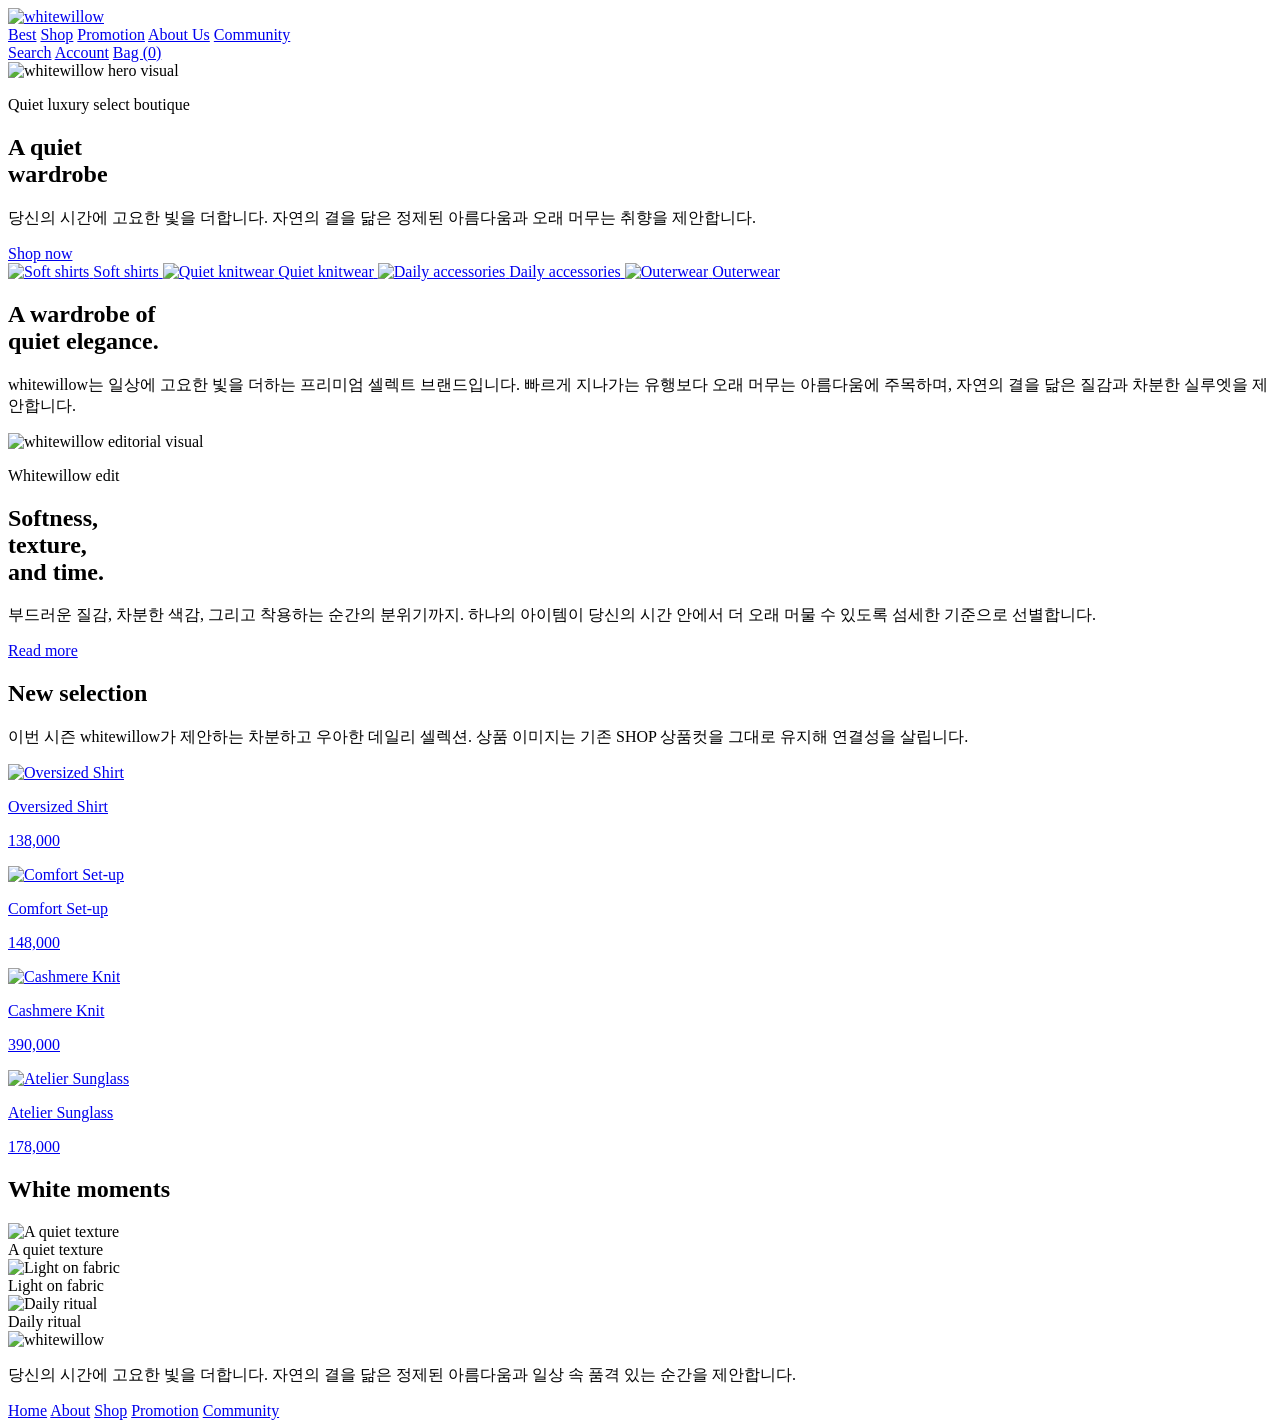
==== index.html @ cae3848b "Create index.html" ====
<!DOCTYPE html>
<html lang="ko">
<head>
  <meta charset="UTF-8" />
  <meta name="viewport" content="width=device-width, initial-scale=1.0" />

  <title>whitewillow V2</title>

  <meta name="description" content="당신의 시간에 고요한 빛을 더하는 whitewillow의 프리미엄 셀렉트 부티크." />
  <meta property="og:title" content="whitewillow" />
  <meta property="og:description" content="자연의 결을 닮은 정제된 아름다움과 오래 머무는 취향을 제안합니다." />
  <meta property="og:type" content="website" />

  <link rel="stylesheet" href="./css/style.css" />
</head>

<body>
  <div class="ww-v2">

    <!-- HEADER -->
    <header class="ww-v2-header">
      <div class="ww-v2-logo">
        <a href="./index.html" aria-label="whitewillow home">
          <img src="https://cdn.imweb.me/upload/S2023030963558ef55ba8e/bf2b1a63ce322.png" alt="whitewillow">
        </a>
      </div>

      <nav class="ww-v2-nav" aria-label="Main navigation">
        <a href="#">Best</a>
        <a href="./shop.html">Shop</a>
        <a href="./promotion.html">Promotion</a>
        <a href="./about.html">About Us</a>
        <a href="./qna.html">Community</a>
      </nav>

      <div class="ww-v2-utils">
        <a href="#">Search</a>
        <a href="./login.html">Account</a>
        <a href="#">Bag (0)</a>
      </div>
    </header>

    <!-- HERO -->
    <section class="ww-v2-hero">
      <img src="https://cdn.imweb.me/upload/S2023030963558ef55ba8e/125e34ed36423.png" alt="whitewillow hero visual">

      <div class="ww-v2-hero-copy">
        <p class="ww-v2-kicker">Quiet luxury select boutique</p>

        <h1 class="ww-v2-hero-title">
          A quiet<br>
          wardrobe
        </h1>

        <p class="ww-v2-hero-desc">
          당신의 시간에 고요한 빛을 더합니다.
          자연의 결을 닮은 정제된 아름다움과
          오래 머무는 취향을 제안합니다.
        </p>

        <a href="./shop.html" class="ww-v2-hero-link">Shop now</a>
      </div>
    </section>

    <!-- CATEGORY -->
    <section class="ww-v2-category" aria-label="Shop by mood">
      <a href="./shop.html" class="ww-v2-category-card">
        <img src="https://cdn.imweb.me/upload/S2023030963558ef55ba8e/b2e030452a5f9.png" alt="Soft shirts">
        <span class="ww-v2-category-name">Soft shirts</span>
      </a>

      <a href="./shop.html" class="ww-v2-category-card">
        <img src="https://cdn.imweb.me/upload/S2023030963558ef55ba8e/2845ef0863dfa.png" alt="Quiet knitwear">
        <span class="ww-v2-category-name">Quiet knitwear</span>
      </a>

      <a href="./shop.html" class="ww-v2-category-card">
        <img src="https://cdn.imweb.me/upload/S2023030963558ef55ba8e/d5629bc6ca9cd.png" alt="Daily accessories">
        <span class="ww-v2-category-name">Daily accessories</span>
      </a>

      <a href="./shop.html" class="ww-v2-category-card">
        <img src="https://cdn.imweb.me/upload/S2023030963558ef55ba8e/7c70e80e7f31d.png" alt="Outerwear">
        <span class="ww-v2-category-name">Outerwear</span>
      </a>
    </section>

    <!-- STATEMENT -->
    <section class="ww-v2-statement">
      <h2>
        A wardrobe of<br>
        quiet elegance.
      </h2>

      <p>
        whitewillow는 일상에 고요한 빛을 더하는 프리미엄 셀렉트 브랜드입니다.
        빠르게 지나가는 유행보다 오래 머무는 아름다움에 주목하며,
        자연의 결을 닮은 질감과 차분한 실루엣을 제안합니다.
      </p>
    </section>

    <!-- EDITORIAL -->
    <section class="ww-v2-editorial">
      <div class="ww-v2-editorial-image">
        <img src="https://cdn.imweb.me/upload/S2023030963558ef55ba8e/d7dc56c83d1c0.png" alt="whitewillow editorial visual">
      </div>

      <div class="ww-v2-editorial-copy">
        <div class="ww-v2-editorial-copy-inner">
          <p class="ww-v2-kicker">Whitewillow edit</p>

          <h2>
            Softness,<br>
            texture,<br>
            and time.
          </h2>

          <p>
            부드러운 질감, 차분한 색감, 그리고 착용하는 순간의 분위기까지.
            하나의 아이템이 당신의 시간 안에서 더 오래 머물 수 있도록
            섬세한 기준으로 선별합니다.
          </p>

          <a href="./about.html" class="ww-v2-small-link">Read more</a>
        </div>
      </div>
    </section>

    <!-- SHOP PREVIEW -->
    <section class="ww-v2-shop-preview">
      <div class="ww-v2-section-head">
        <h2>New selection</h2>

        <p>
          이번 시즌 whitewillow가 제안하는 차분하고 우아한 데일리 셀렉션.
          상품 이미지는 기존 SHOP 상품컷을 그대로 유지해 연결성을 살립니다.
        </p>
      </div>

      <div class="ww-v2-product-grid">
        <a href="./product-detail.html" class="ww-v2-product-card">
          <div class="ww-v2-product-thumb">
            <img src="https://cdn.imweb.me/upload/S2023030963558ef55ba8e/1811bc44bda02.png" alt="Oversized Shirt">
          </div>

          <div class="ww-v2-product-info">
            <p class="ww-v2-product-name">Oversized Shirt</p>
            <p class="ww-v2-product-price">138,000</p>
          </div>
        </a>

        <a href="./product-detail.html" class="ww-v2-product-card">
          <div class="ww-v2-product-thumb">
            <img src="https://cdn.imweb.me/upload/S2023030963558ef55ba8e/c5d76a68b4081.jpg" alt="Comfort Set-up">
          </div>

          <div class="ww-v2-product-info">
            <p class="ww-v2-product-name">Comfort Set-up</p>
            <p class="ww-v2-product-price">148,000</p>
          </div>
        </a>

        <a href="./product-detail.html" class="ww-v2-product-card">
          <div class="ww-v2-product-thumb">
            <img src="https://cdn.imweb.me/upload/S2023030963558ef55ba8e/695d013c53c69.jpg" alt="Cashmere Knit">
          </div>

          <div class="ww-v2-product-info">
            <p class="ww-v2-product-name">Cashmere Knit</p>
            <p class="ww-v2-product-price">390,000</p>
          </div>
        </a>

        <a href="./product-detail.html" class="ww-v2-product-card">
          <div class="ww-v2-product-thumb">
            <img src="https://cdn.imweb.me/upload/S2023030963558ef55ba8e/d5afdd462b1ab.jpg" alt="Atelier Sunglass">
          </div>

          <div class="ww-v2-product-info">
            <p class="ww-v2-product-name">Atelier Sunglass</p>
            <p class="ww-v2-product-price">178,000</p>
          </div>
        </a>
      </div>
    </section>

    <!-- LOOKBOOK -->
    <section class="ww-v2-lookbook">
      <div class="ww-v2-lookbook-title">
        <h2>White moments</h2>
      </div>

      <div class="ww-v2-lookbook-grid">
        <div>
          <div class="ww-v2-lookbook-card">
            <img src="https://cdn.imweb.me/upload/S2023030963558ef55ba8e/8a98d68734e73.png" alt="A quiet texture">
          </div>

          <div class="ww-v2-lookbook-caption">A quiet texture</div>
        </div>

        <div>
          <div class="ww-v2-lookbook-card">
            <img src="https://cdn.imweb.me/upload/S2023030963558ef55ba8e/4c5db97808ea5.png" alt="Light on fabric">
          </div>

          <div class="ww-v2-lookbook-caption">Light on fabric</div>
        </div>

        <div>
          <div class="ww-v2-lookbook-card">
            <img src="https://cdn.imweb.me/upload/S2023030963558ef55ba8e/be1cb83071d3b.png" alt="Daily ritual">
          </div>

          <div class="ww-v2-lookbook-caption">Daily ritual</div>
        </div>
      </div>
    </section>

    <!-- FOOTER -->
    <footer class="ww-v2-footer">
      <div>
        <div class="ww-v2-footer-logo">
          <img src="https://cdn.imweb.me/upload/S2023030963558ef55ba8e/bf2b1a63ce322.png" alt="whitewillow">
        </div>

        <p>
          당신의 시간에 고요한 빛을 더합니다.
          자연의 결을 닮은 정제된 아름다움과
          일상 속 품격 있는 순간을 제안합니다.
        </p>
      </div>

      <nav class="ww-v2-footer-menu" aria-label="Footer navigation">
        <a href="./index.html">Home</a>
        <a href="./about.html">About</a>
        <a href="./shop.html">Shop</a>
        <a href="./promotion.html">Promotion</a>
        <a href="./qna.html">Community</a>
      </nav>
    </footer>

  </div>
</body>
</html>
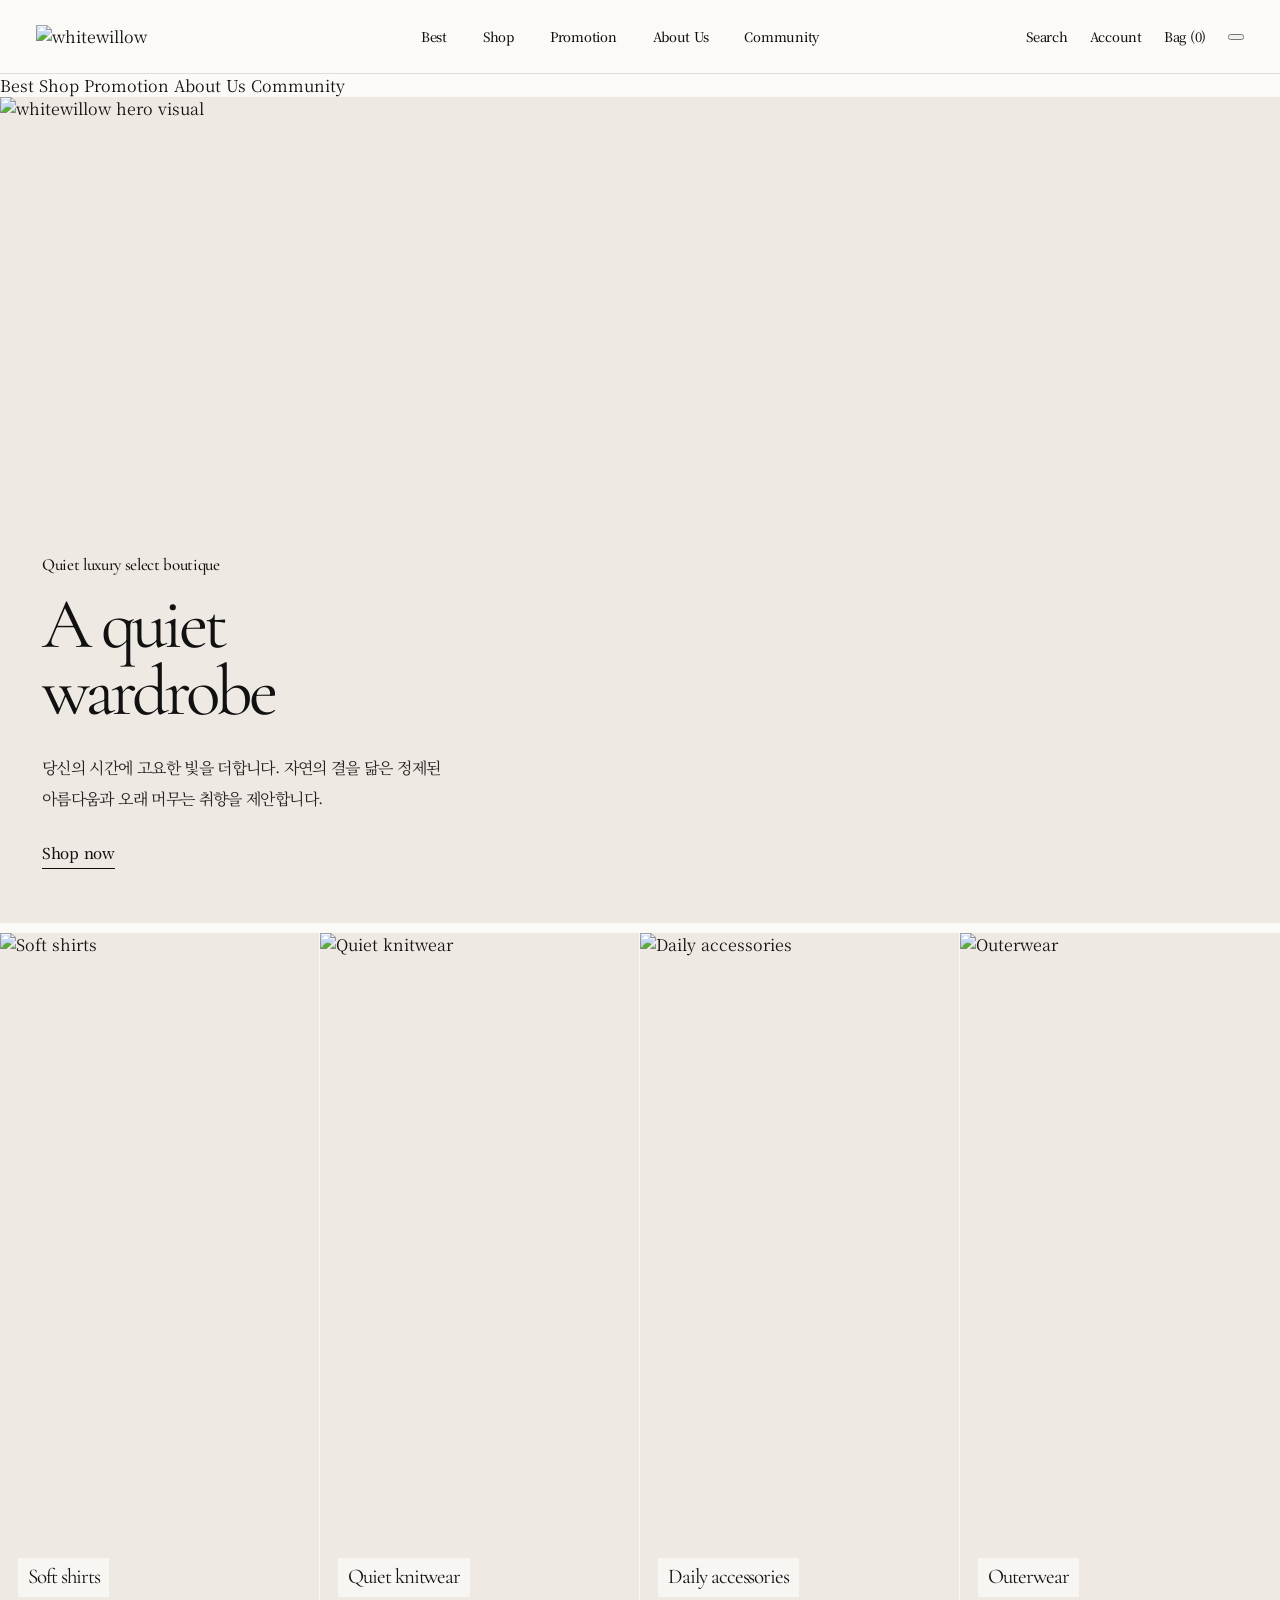
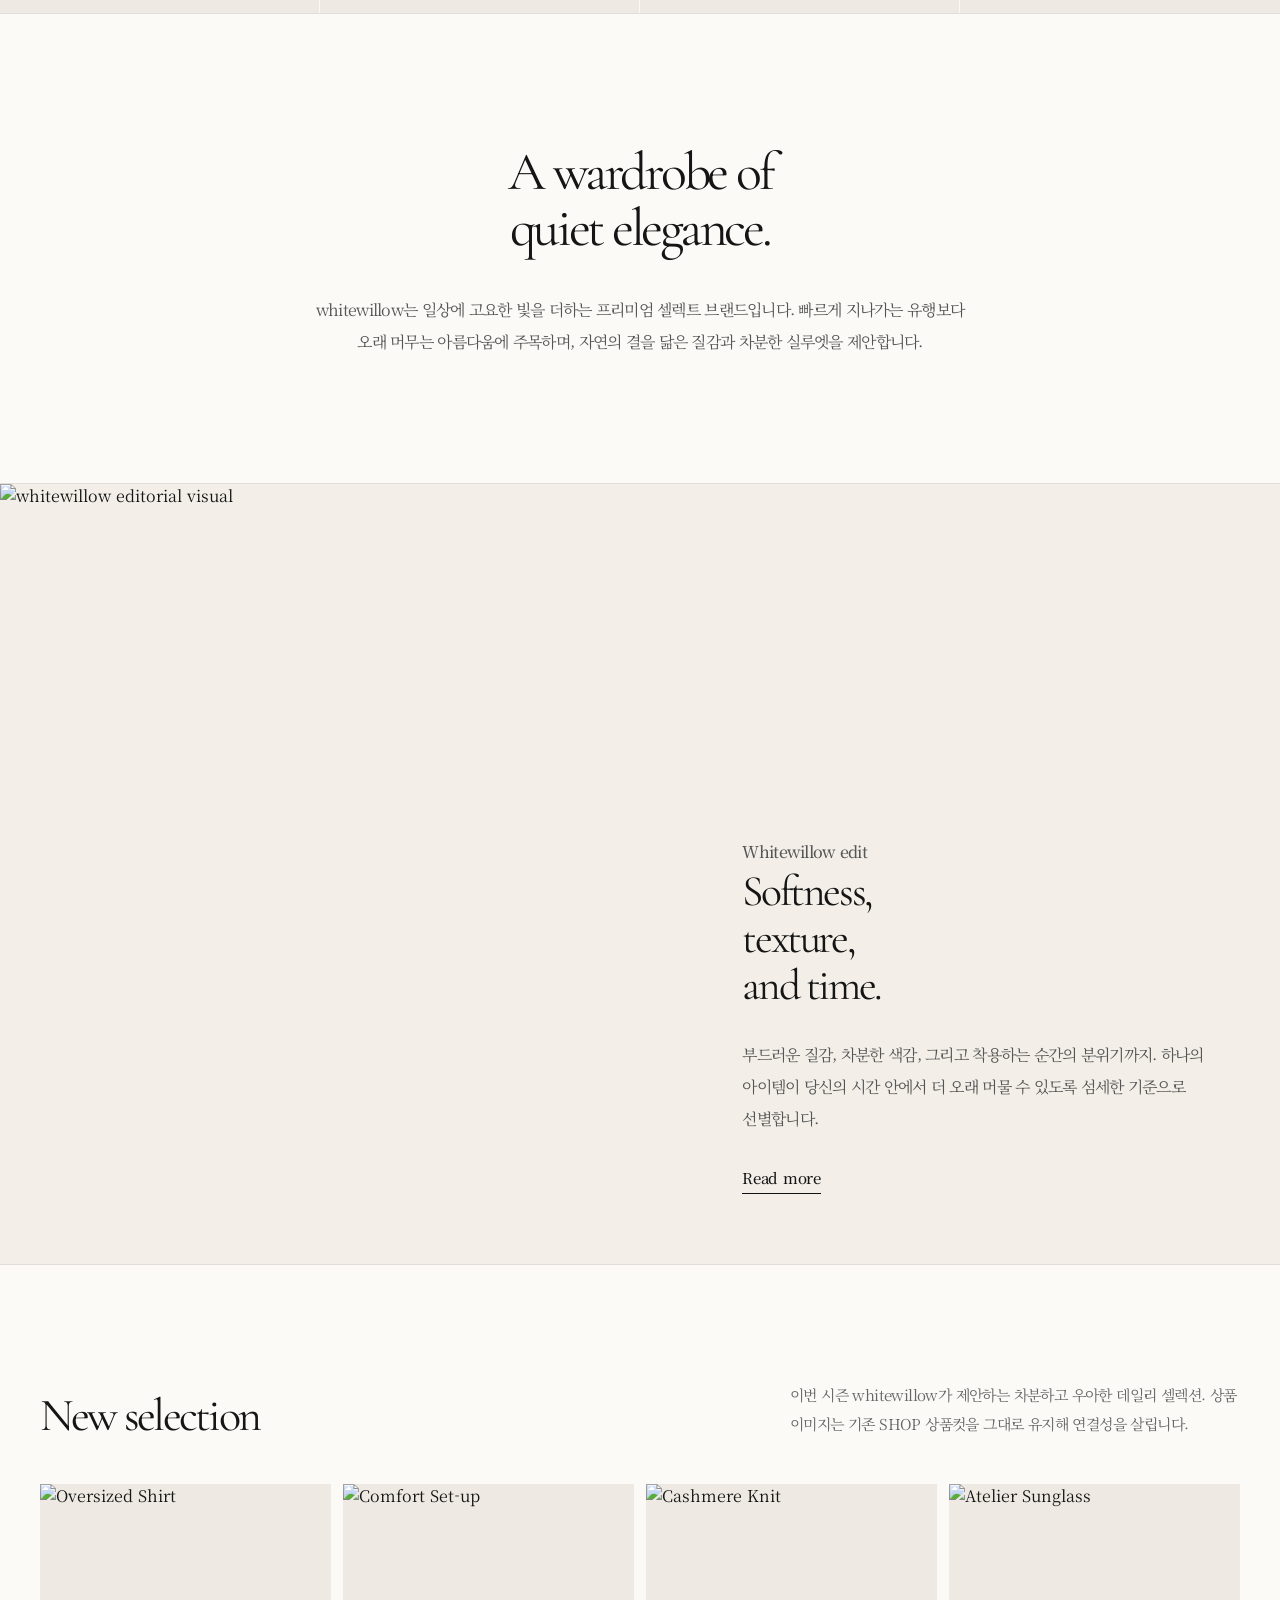
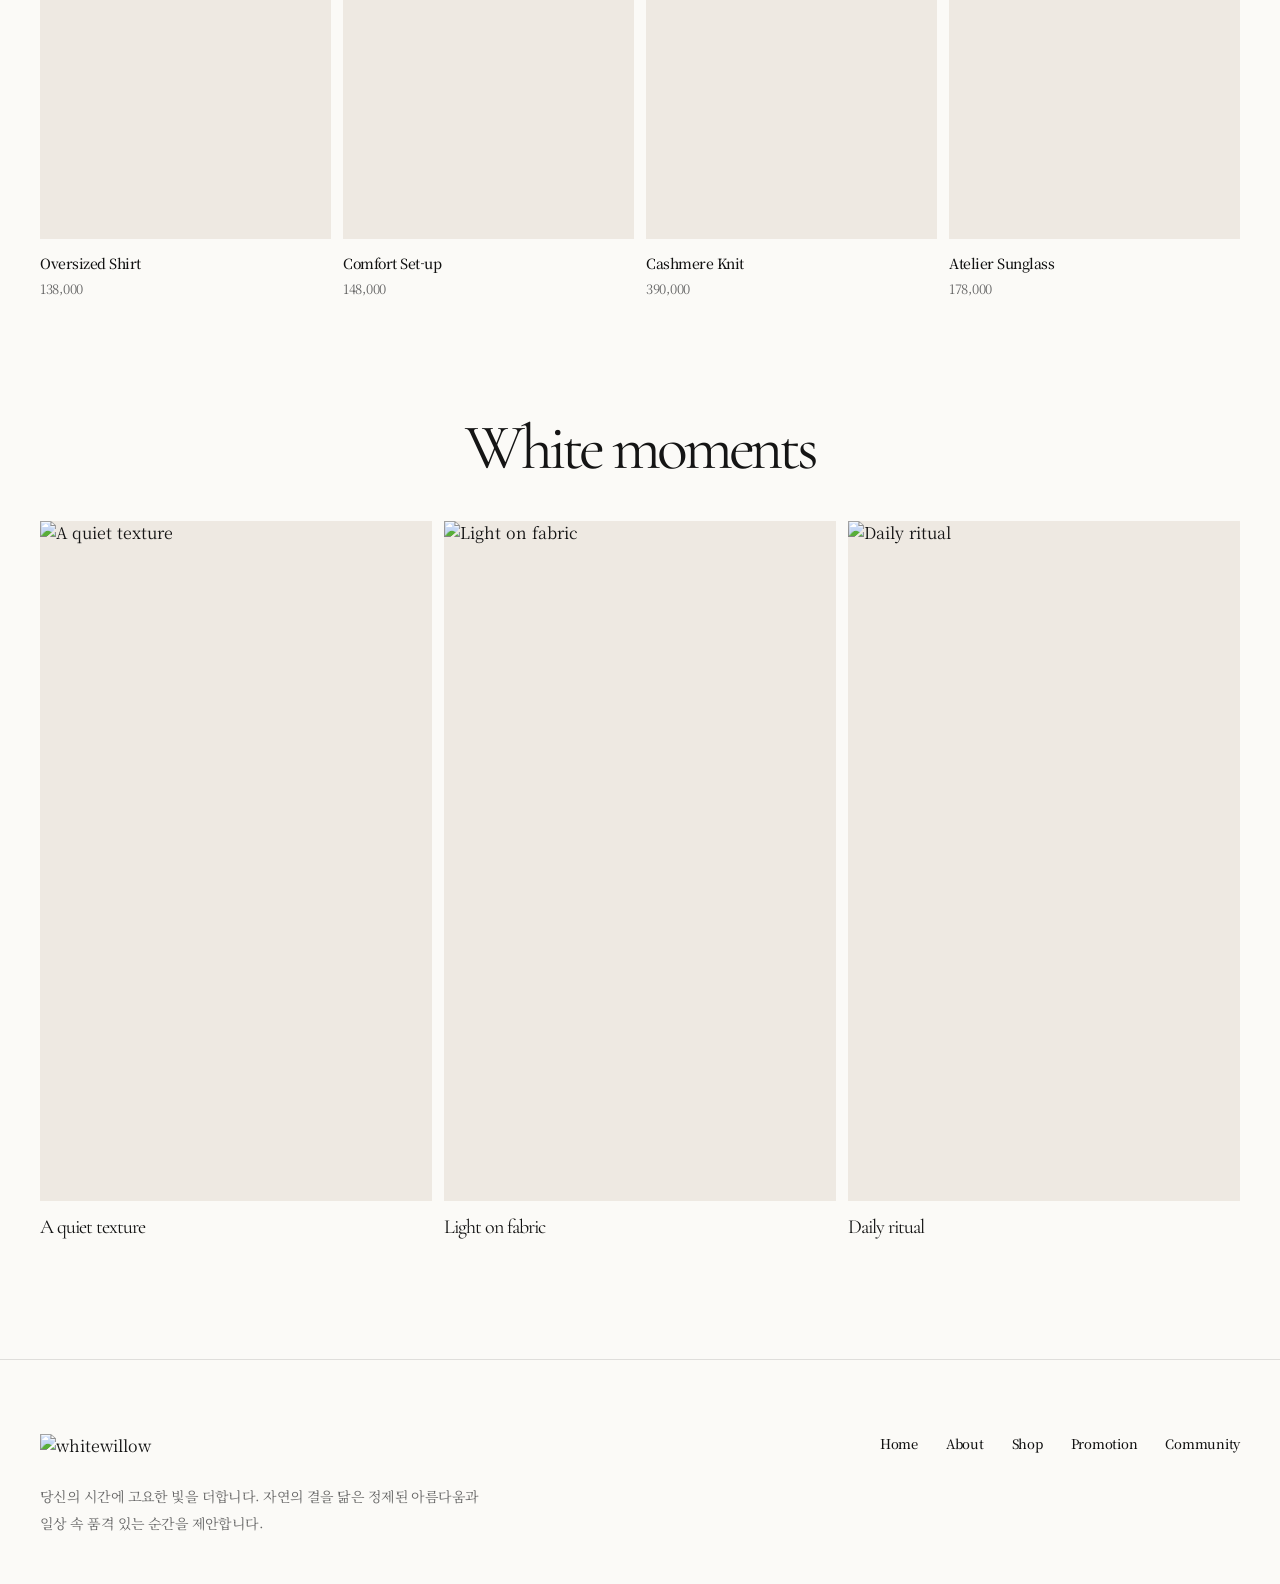
==== commit ba3e30a6: "Update index.html" ====
--- a/index.html
+++ b/index.html
@@ -18,7 +18,7 @@
   <div class="ww-v2">
 
     <!-- HEADER -->
-    <header class="ww-v2-header">
+    <header class="ww-v2-header" id="siteHeader">
       <div class="ww-v2-logo">
         <a href="./index.html" aria-label="whitewillow home">
           <img src="https://cdn.imweb.me/upload/S2023030963558ef55ba8e/bf2b1a63ce322.png" alt="whitewillow">
@@ -27,24 +27,38 @@
 
       <nav class="ww-v2-nav" aria-label="Main navigation">
         <a href="#">Best</a>
-        <a href="./shop.html">Shop</a>
-        <a href="./promotion.html">Promotion</a>
-        <a href="./about.html">About Us</a>
-        <a href="./qna.html">Community</a>
+        <a href="#">Shop</a>
+        <a href="#">Promotion</a>
+        <a href="#">About Us</a>
+        <a href="#">Community</a>
       </nav>
 
       <div class="ww-v2-utils">
         <a href="#">Search</a>
-        <a href="./login.html">Account</a>
+        <a href="#">Account</a>
         <a href="#">Bag (0)</a>
+
+        <button class="ww-menu-btn" type="button" id="menuBtn" aria-label="Open menu">
+          <span></span>
+          <span></span>
+        </button>
       </div>
     </header>
+
+    <!-- MOBILE MENU -->
+    <div class="ww-mobile-menu" id="mobileMenu">
+      <a href="#">Best</a>
+      <a href="#">Shop</a>
+      <a href="#">Promotion</a>
+      <a href="#">About Us</a>
+      <a href="#">Community</a>
+    </div>
 
     <!-- HERO -->
     <section class="ww-v2-hero">
       <img src="https://cdn.imweb.me/upload/S2023030963558ef55ba8e/125e34ed36423.png" alt="whitewillow hero visual">
 
-      <div class="ww-v2-hero-copy">
+      <div class="ww-v2-hero-copy js-reveal">
         <p class="ww-v2-kicker">Quiet luxury select boutique</p>
 
         <h1 class="ww-v2-hero-title">
@@ -58,35 +72,35 @@
           오래 머무는 취향을 제안합니다.
         </p>
 
-        <a href="./shop.html" class="ww-v2-hero-link">Shop now</a>
+        <a href="#" class="ww-v2-hero-link">Shop now</a>
       </div>
     </section>
 
     <!-- CATEGORY -->
     <section class="ww-v2-category" aria-label="Shop by mood">
-      <a href="./shop.html" class="ww-v2-category-card">
+      <a href="#" class="ww-v2-category-card js-reveal">
         <img src="https://cdn.imweb.me/upload/S2023030963558ef55ba8e/b2e030452a5f9.png" alt="Soft shirts">
         <span class="ww-v2-category-name">Soft shirts</span>
       </a>
 
-      <a href="./shop.html" class="ww-v2-category-card">
+      <a href="#" class="ww-v2-category-card js-reveal">
         <img src="https://cdn.imweb.me/upload/S2023030963558ef55ba8e/2845ef0863dfa.png" alt="Quiet knitwear">
         <span class="ww-v2-category-name">Quiet knitwear</span>
       </a>
 
-      <a href="./shop.html" class="ww-v2-category-card">
+      <a href="#" class="ww-v2-category-card js-reveal">
         <img src="https://cdn.imweb.me/upload/S2023030963558ef55ba8e/d5629bc6ca9cd.png" alt="Daily accessories">
         <span class="ww-v2-category-name">Daily accessories</span>
       </a>
 
-      <a href="./shop.html" class="ww-v2-category-card">
+      <a href="#" class="ww-v2-category-card js-reveal">
         <img src="https://cdn.imweb.me/upload/S2023030963558ef55ba8e/7c70e80e7f31d.png" alt="Outerwear">
         <span class="ww-v2-category-name">Outerwear</span>
       </a>
     </section>
 
     <!-- STATEMENT -->
-    <section class="ww-v2-statement">
+    <section class="ww-v2-statement js-reveal">
       <h2>
         A wardrobe of<br>
         quiet elegance.
@@ -101,11 +115,11 @@
 
     <!-- EDITORIAL -->
     <section class="ww-v2-editorial">
-      <div class="ww-v2-editorial-image">
+      <div class="ww-v2-editorial-image js-reveal">
         <img src="https://cdn.imweb.me/upload/S2023030963558ef55ba8e/d7dc56c83d1c0.png" alt="whitewillow editorial visual">
       </div>
 
-      <div class="ww-v2-editorial-copy">
+      <div class="ww-v2-editorial-copy js-reveal">
         <div class="ww-v2-editorial-copy-inner">
           <p class="ww-v2-kicker">Whitewillow edit</p>
 
@@ -121,14 +135,14 @@
             섬세한 기준으로 선별합니다.
           </p>
 
-          <a href="./about.html" class="ww-v2-small-link">Read more</a>
+          <a href="#" class="ww-v2-small-link">Read more</a>
         </div>
       </div>
     </section>
 
     <!-- SHOP PREVIEW -->
     <section class="ww-v2-shop-preview">
-      <div class="ww-v2-section-head">
+      <div class="ww-v2-section-head js-reveal">
         <h2>New selection</h2>
 
         <p>
@@ -138,7 +152,7 @@
       </div>
 
       <div class="ww-v2-product-grid">
-        <a href="./product-detail.html" class="ww-v2-product-card">
+        <a href="#" class="ww-v2-product-card js-reveal">
           <div class="ww-v2-product-thumb">
             <img src="https://cdn.imweb.me/upload/S2023030963558ef55ba8e/1811bc44bda02.png" alt="Oversized Shirt">
           </div>
@@ -149,7 +163,7 @@
           </div>
         </a>
 
-        <a href="./product-detail.html" class="ww-v2-product-card">
+        <a href="#" class="ww-v2-product-card js-reveal">
           <div class="ww-v2-product-thumb">
             <img src="https://cdn.imweb.me/upload/S2023030963558ef55ba8e/c5d76a68b4081.jpg" alt="Comfort Set-up">
           </div>
@@ -160,7 +174,7 @@
           </div>
         </a>
 
-        <a href="./product-detail.html" class="ww-v2-product-card">
+        <a href="#" class="ww-v2-product-card js-reveal">
           <div class="ww-v2-product-thumb">
             <img src="https://cdn.imweb.me/upload/S2023030963558ef55ba8e/695d013c53c69.jpg" alt="Cashmere Knit">
           </div>
@@ -171,7 +185,7 @@
           </div>
         </a>
 
-        <a href="./product-detail.html" class="ww-v2-product-card">
+        <a href="#" class="ww-v2-product-card js-reveal">
           <div class="ww-v2-product-thumb">
             <img src="https://cdn.imweb.me/upload/S2023030963558ef55ba8e/d5afdd462b1ab.jpg" alt="Atelier Sunglass">
           </div>
@@ -186,12 +200,12 @@
 
     <!-- LOOKBOOK -->
     <section class="ww-v2-lookbook">
-      <div class="ww-v2-lookbook-title">
+      <div class="ww-v2-lookbook-title js-reveal">
         <h2>White moments</h2>
       </div>
 
       <div class="ww-v2-lookbook-grid">
-        <div>
+        <div class="js-reveal">
           <div class="ww-v2-lookbook-card">
             <img src="https://cdn.imweb.me/upload/S2023030963558ef55ba8e/8a98d68734e73.png" alt="A quiet texture">
           </div>
@@ -199,7 +213,7 @@
           <div class="ww-v2-lookbook-caption">A quiet texture</div>
         </div>
 
-        <div>
+        <div class="js-reveal">
           <div class="ww-v2-lookbook-card">
             <img src="https://cdn.imweb.me/upload/S2023030963558ef55ba8e/4c5db97808ea5.png" alt="Light on fabric">
           </div>
@@ -207,7 +221,7 @@
           <div class="ww-v2-lookbook-caption">Light on fabric</div>
         </div>
 
-        <div>
+        <div class="js-reveal">
           <div class="ww-v2-lookbook-card">
             <img src="https://cdn.imweb.me/upload/S2023030963558ef55ba8e/be1cb83071d3b.png" alt="Daily ritual">
           </div>
@@ -232,14 +246,16 @@
       </div>
 
       <nav class="ww-v2-footer-menu" aria-label="Footer navigation">
-        <a href="./index.html">Home</a>
-        <a href="./about.html">About</a>
-        <a href="./shop.html">Shop</a>
-        <a href="./promotion.html">Promotion</a>
-        <a href="./qna.html">Community</a>
+        <a href="#">Home</a>
+        <a href="#">About</a>
+        <a href="#">Shop</a>
+        <a href="#">Promotion</a>
+        <a href="#">Community</a>
       </nav>
     </footer>
 
   </div>
+
+  <script src="./js/main.js"></script>
 </body>
 </html>
--- a/css/style.css
+++ b/css/style.css
@@ -0,0 +1,675 @@
+@import url('https://fonts.googleapis.com/css2?family=Cormorant+Garamond:wght@400;500;600;700&family=Noto+Serif+KR:wght@300;400;500;600;700&display=swap');
+
+:root {
+  --serif-en: "Cormorant Garamond", "Times New Roman", serif;
+  --serif-ko: "Noto Serif KR", serif;
+  --ww-black: #151515;
+  --ww-gray: #666;
+  --ww-light-gray: #9a9a9a;
+  --ww-bg: #fbfaf7;
+  --ww-sub-bg: #f3efe8;
+  --ww-line: rgba(20, 20, 20, 0.12);
+}
+
+* {
+  box-sizing: border-box;
+}
+
+body {
+  margin: 0;
+  background: var(--ww-bg);
+  color: var(--ww-black);
+  font-family: var(--serif-ko);
+  -webkit-font-smoothing: antialiased;
+  text-rendering: optimizeLegibility;
+}
+
+img {
+  display: block;
+  width: 100%;
+}
+
+a {
+  color: inherit;
+  text-decoration: none;
+  font-family: inherit;
+}
+
+.ww-v2 {
+  width: 100%;
+  overflow: hidden;
+  background: var(--ww-bg);
+}
+
+/* =========================
+   HEADER
+========================= */
+.ww-v2-header {
+  width: 100%;
+  height: 74px;
+  padding: 0 36px;
+  background: rgba(251, 250, 247, 0.94);
+  border-bottom: 1px solid var(--ww-line);
+  display: grid;
+  grid-template-columns: 240px 1fr 280px;
+  align-items: center;
+  position: sticky;
+  top: 0;
+  z-index: 50;
+  backdrop-filter: blur(10px);
+}
+
+.ww-v2-logo img {
+  width: 178px;
+  height: auto;
+}
+
+.ww-v2-nav {
+  display: flex;
+  justify-content: center;
+  gap: 36px;
+  align-items: center;
+}
+
+.ww-v2-nav a,
+.ww-v2-utils a {
+  font-family: var(--serif-ko);
+  font-size: 13px;
+  font-weight: 500;
+  letter-spacing: -0.02em;
+  color: #111;
+  transition: opacity 0.25s ease;
+}
+
+.ww-v2-nav a:hover,
+.ww-v2-utils a:hover {
+  opacity: 0.45;
+}
+
+.ww-v2-utils {
+  display: flex;
+  justify-content: flex-end;
+  gap: 22px;
+  align-items: center;
+}
+
+/* =========================
+   HERO
+========================= */
+.ww-v2-hero {
+  position: relative;
+  width: 100%;
+  min-height: calc(100vh - 74px);
+  background: #eee9e2;
+  overflow: hidden;
+}
+
+.ww-v2-hero img {
+  width: 100%;
+  height: calc(100vh - 74px);
+  min-height: 720px;
+  object-fit: cover;
+  object-position: center;
+}
+
+.ww-v2-hero-copy {
+  position: absolute;
+  left: 42px;
+  bottom: 54px;
+  color: #111;
+  max-width: 680px;
+}
+
+.ww-v2-kicker {
+  margin: 0 0 18px;
+  font-family: var(--serif-en);
+  font-size: 17px;
+  font-weight: 500;
+  line-height: 1;
+  letter-spacing: -0.02em;
+}
+
+.ww-v2-hero-title {
+  margin: 0;
+  font-family: var(--serif-en);
+  font-size: clamp(42px, 5.6vw, 98px);
+  font-weight: 400;
+  line-height: 0.94;
+  letter-spacing: -0.055em;
+}
+
+.ww-v2-hero-desc {
+  margin: 26px 0 0;
+  max-width: 470px;
+  font-family: var(--serif-ko);
+  font-size: 16px;
+  font-weight: 400;
+  line-height: 1.95;
+  letter-spacing: -0.04em;
+  color: #222;
+  word-break: keep-all;
+}
+
+.ww-v2-hero-link {
+  display: inline-flex;
+  margin-top: 28px;
+  font-family: var(--serif-ko);
+  font-size: 15px;
+  font-weight: 500;
+  letter-spacing: -0.02em;
+  border-bottom: 1px solid #111;
+  padding-bottom: 5px;
+  transition: opacity 0.25s ease;
+}
+
+.ww-v2-hero-link:hover {
+  opacity: 0.5;
+}
+
+/* =========================
+   CATEGORY GRID
+========================= */
+.ww-v2-category {
+  width: 100%;
+  display: grid;
+  grid-template-columns: repeat(4, 1fr);
+  border-top: 10px solid var(--ww-bg);
+  border-bottom: 1px solid var(--ww-line);
+}
+
+.ww-v2-category-card {
+  position: relative;
+  overflow: hidden;
+  border-right: 1px solid rgba(251, 250, 247, 0.9);
+  background: #eee9e2;
+}
+
+.ww-v2-category-card:last-child {
+  border-right: 0;
+}
+
+.ww-v2-category-card img {
+  height: 680px;
+  object-fit: cover;
+  object-position: center;
+  transition: transform 1.1s ease;
+}
+
+.ww-v2-category-card:hover img {
+  transform: scale(1.035);
+}
+
+.ww-v2-category-name {
+  position: absolute;
+  left: 18px;
+  bottom: 16px;
+  font-family: var(--serif-en);
+  font-size: 21px;
+  font-weight: 400;
+  letter-spacing: -0.05em;
+  color: #111;
+  background: rgba(251, 250, 247, 0.76);
+  padding: 6px 10px 8px;
+  backdrop-filter: blur(6px);
+}
+
+/* =========================
+   BRAND STATEMENT
+========================= */
+.ww-v2-statement {
+  padding: 130px 40px 125px;
+  text-align: center;
+  background: var(--ww-bg);
+}
+
+.ww-v2-statement h2 {
+  margin: 0 auto;
+  max-width: 980px;
+  font-family: var(--serif-en);
+  font-size: clamp(34px, 4.2vw, 74px);
+  font-weight: 400;
+  line-height: 1.04;
+  letter-spacing: -0.06em;
+}
+
+.ww-v2-statement p {
+  margin: 38px auto 0;
+  max-width: 660px;
+  font-family: var(--serif-ko);
+  font-size: 16px;
+  font-weight: 400;
+  line-height: 2;
+  letter-spacing: -0.045em;
+  color: #555;
+  word-break: keep-all;
+}
+
+/* =========================
+   EDITORIAL SPLIT
+========================= */
+.ww-v2-editorial {
+  width: 100%;
+  display: grid;
+  grid-template-columns: 1.06fr 0.94fr;
+  background: var(--ww-sub-bg);
+  border-top: 1px solid rgba(20, 20, 20, 0.08);
+  border-bottom: 1px solid rgba(20, 20, 20, 0.08);
+}
+
+.ww-v2-editorial-image img {
+  height: 780px;
+  object-fit: cover;
+  object-position: center;
+}
+
+.ww-v2-editorial-copy {
+  padding: 70px 64px;
+  display: flex;
+  align-items: flex-end;
+  background: var(--ww-sub-bg);
+}
+
+.ww-v2-editorial-copy-inner {
+  max-width: 560px;
+}
+
+.ww-v2-editorial-copy h2 {
+  margin: 0;
+  font-family: var(--serif-en);
+  font-size: clamp(32px, 3.4vw, 56px);
+  font-weight: 400;
+  line-height: 1.08;
+  letter-spacing: -0.055em;
+}
+
+.ww-v2-editorial-copy p {
+  margin: 30px 0 0;
+  max-width: 500px;
+  font-family: var(--serif-ko);
+  font-size: 16px;
+  line-height: 2;
+  letter-spacing: -0.045em;
+  color: #555;
+  word-break: keep-all;
+}
+
+.ww-v2-small-link {
+  display: inline-flex;
+  margin-top: 32px;
+  font-family: var(--serif-ko);
+  font-size: 15px;
+  font-weight: 500;
+  letter-spacing: -0.02em;
+  border-bottom: 1px solid #111;
+  padding-bottom: 5px;
+  transition: opacity 0.25s ease;
+}
+
+.ww-v2-small-link:hover {
+  opacity: 0.5;
+}
+
+/* =========================
+   SHOP PREVIEW
+========================= */
+.ww-v2-shop-preview {
+  padding: 115px 40px 120px;
+  background: var(--ww-bg);
+}
+
+.ww-v2-section-head {
+  display: flex;
+  justify-content: space-between;
+  align-items: flex-end;
+  gap: 32px;
+  margin-bottom: 46px;
+}
+
+.ww-v2-section-head h2 {
+  margin: 0;
+  font-family: var(--serif-en);
+  font-size: clamp(32px, 3.6vw, 56px);
+  font-weight: 400;
+  line-height: 1;
+  letter-spacing: -0.06em;
+}
+
+.ww-v2-section-head p {
+  margin: 0;
+  max-width: 450px;
+  font-family: var(--serif-ko);
+  font-size: 15px;
+  line-height: 1.95;
+  letter-spacing: -0.04em;
+  color: #666;
+  word-break: keep-all;
+}
+
+.ww-v2-product-grid {
+  display: grid;
+  grid-template-columns: repeat(4, 1fr);
+  gap: 12px;
+}
+
+.ww-v2-product-card {
+  display: block;
+}
+
+.ww-v2-product-thumb {
+  width: 100%;
+  aspect-ratio: 1 / 1.22;
+  background: #eee9e2;
+  overflow: hidden;
+}
+
+.ww-v2-product-thumb img {
+  height: 100%;
+  object-fit: cover;
+  object-position: center;
+  transition: transform 0.9s ease;
+}
+
+.ww-v2-product-card:hover img {
+  transform: scale(1.025);
+}
+
+.ww-v2-product-info {
+  padding-top: 14px;
+  font-family: var(--serif-ko);
+}
+
+.ww-v2-product-name {
+  margin: 0 0 6px;
+  font-family: var(--serif-ko);
+  font-size: 14px;
+  font-weight: 500;
+  letter-spacing: -0.035em;
+  color: #111;
+}
+
+.ww-v2-product-price {
+  margin: 0;
+  font-family: var(--serif-ko);
+  font-size: 13px;
+  letter-spacing: -0.02em;
+  color: #666;
+}
+
+/* =========================
+   LOOKBOOK
+========================= */
+.ww-v2-lookbook {
+  padding: 0 0 120px;
+  background: var(--ww-bg);
+}
+
+.ww-v2-lookbook-title {
+  padding: 0 40px 42px;
+  text-align: center;
+}
+
+.ww-v2-lookbook-title h2 {
+  margin: 0;
+  font-family: var(--serif-en);
+  font-size: clamp(38px, 5vw, 84px);
+  font-weight: 400;
+  line-height: 0.95;
+  letter-spacing: -0.065em;
+}
+
+.ww-v2-lookbook-grid {
+  display: grid;
+  grid-template-columns: repeat(3, 1fr);
+  gap: 12px;
+  padding: 0 40px;
+}
+
+.ww-v2-lookbook-card {
+  overflow: hidden;
+  background: #eee9e2;
+}
+
+.ww-v2-lookbook-card:nth-child(2) {
+  margin-top: 64px;
+}
+
+.ww-v2-lookbook-card img {
+  height: 680px;
+  object-fit: cover;
+  object-position: center;
+  transition: transform 1s ease;
+}
+
+.ww-v2-lookbook-card:hover img {
+  transform: scale(1.025);
+}
+
+.ww-v2-lookbook-caption {
+  margin-top: 14px;
+  font-family: var(--serif-en);
+  font-size: 20px;
+  font-weight: 400;
+  letter-spacing: -0.05em;
+  color: #111;
+}
+
+/* =========================
+   FOOTER SIMPLE
+========================= */
+.ww-v2-footer {
+  padding: 74px 40px 48px;
+  border-top: 1px solid var(--ww-line);
+  background: var(--ww-bg);
+  display: grid;
+  grid-template-columns: 1fr 1fr;
+  gap: 40px;
+}
+
+.ww-v2-footer-logo img {
+  width: 210px;
+}
+
+.ww-v2-footer p {
+  margin: 26px 0 0;
+  max-width: 450px;
+  font-family: var(--serif-ko);
+  font-size: 14px;
+  line-height: 1.9;
+  letter-spacing: -0.04em;
+  color: #666;
+  word-break: keep-all;
+}
+
+.ww-v2-footer-menu {
+  display: flex;
+  justify-content: flex-end;
+  gap: 28px;
+  align-items: flex-start;
+  flex-wrap: wrap;
+}
+
+.ww-v2-footer-menu a {
+  font-family: var(--serif-ko);
+  font-size: 13px;
+  font-weight: 500;
+  letter-spacing: -0.02em;
+  color: #111;
+}
+
+/* =========================
+   RESPONSIVE
+========================= */
+@media (max-width: 1024px) {
+  .ww-v2-header {
+    height: 68px;
+    padding: 0 24px;
+    grid-template-columns: 1fr auto;
+  }
+
+  .ww-v2-logo img {
+    width: 160px;
+  }
+
+  .ww-v2-nav {
+    display: none;
+  }
+
+  .ww-v2-utils a:not(:last-child) {
+    display: none;
+  }
+
+  .ww-v2-hero img {
+    height: 700px;
+    min-height: 700px;
+  }
+
+  .ww-v2-hero-copy {
+    left: 28px;
+    bottom: 40px;
+  }
+
+  .ww-v2-category {
+    grid-template-columns: repeat(2, 1fr);
+  }
+
+  .ww-v2-category-card img {
+    height: 520px;
+  }
+
+  .ww-v2-editorial {
+    grid-template-columns: 1fr;
+  }
+
+  .ww-v2-editorial-image img {
+    height: 640px;
+  }
+
+  .ww-v2-editorial-copy {
+    padding: 70px 32px;
+  }
+
+  .ww-v2-section-head {
+    display: block;
+  }
+
+  .ww-v2-section-head p {
+    margin-top: 24px;
+  }
+
+  .ww-v2-product-grid {
+    grid-template-columns: repeat(2, 1fr);
+  }
+
+  .ww-v2-lookbook-grid {
+    grid-template-columns: 1fr;
+  }
+
+  .ww-v2-lookbook-card:nth-child(2) {
+    margin-top: 0;
+  }
+
+  .ww-v2-lookbook-card img {
+    height: 620px;
+  }
+
+  .ww-v2-footer {
+    grid-template-columns: 1fr;
+  }
+
+  .ww-v2-footer-menu {
+    justify-content: flex-start;
+  }
+}
+
+@media (max-width: 640px) {
+  .ww-v2-header {
+    padding: 0 18px;
+  }
+
+  .ww-v2-logo img {
+    width: 142px;
+  }
+
+  .ww-v2-hero img {
+    height: 620px;
+    min-height: 620px;
+  }
+
+  .ww-v2-hero-copy {
+    left: 20px;
+    right: 20px;
+    bottom: 32px;
+  }
+
+  .ww-v2-hero-title {
+    font-size: 42px;
+    line-height: 1;
+  }
+
+  .ww-v2-hero-desc {
+    font-size: 14px;
+  }
+
+  .ww-v2-category {
+    grid-template-columns: 1fr;
+  }
+
+  .ww-v2-category-card img {
+    height: 480px;
+  }
+
+  .ww-v2-statement {
+    padding: 96px 22px 92px;
+  }
+
+  .ww-v2-statement h2 {
+    font-size: 36px;
+    line-height: 1.08;
+  }
+
+  .ww-v2-statement p {
+    font-size: 15px;
+  }
+
+  .ww-v2-editorial-copy {
+    padding: 64px 22px;
+  }
+
+  .ww-v2-editorial-copy h2,
+  .ww-v2-section-head h2 {
+    font-size: 34px;
+    line-height: 1.08;
+  }
+
+  .ww-v2-shop-preview {
+    padding: 90px 20px 96px;
+  }
+
+  .ww-v2-product-grid {
+    gap: 10px;
+  }
+
+  .ww-v2-product-thumb {
+    aspect-ratio: 1 / 1.3;
+  }
+
+  .ww-v2-lookbook-title {
+    padding: 0 20px 36px;
+  }
+
+  .ww-v2-lookbook-title h2 {
+    font-size: 46px;
+  }
+
+  .ww-v2-lookbook-grid {
+    padding: 0 20px;
+  }
+
+  .ww-v2-lookbook-card img {
+    height: 500px;
+  }
+
+  .ww-v2-footer {
+    padding: 58px 20px 42px;
+  }
+}
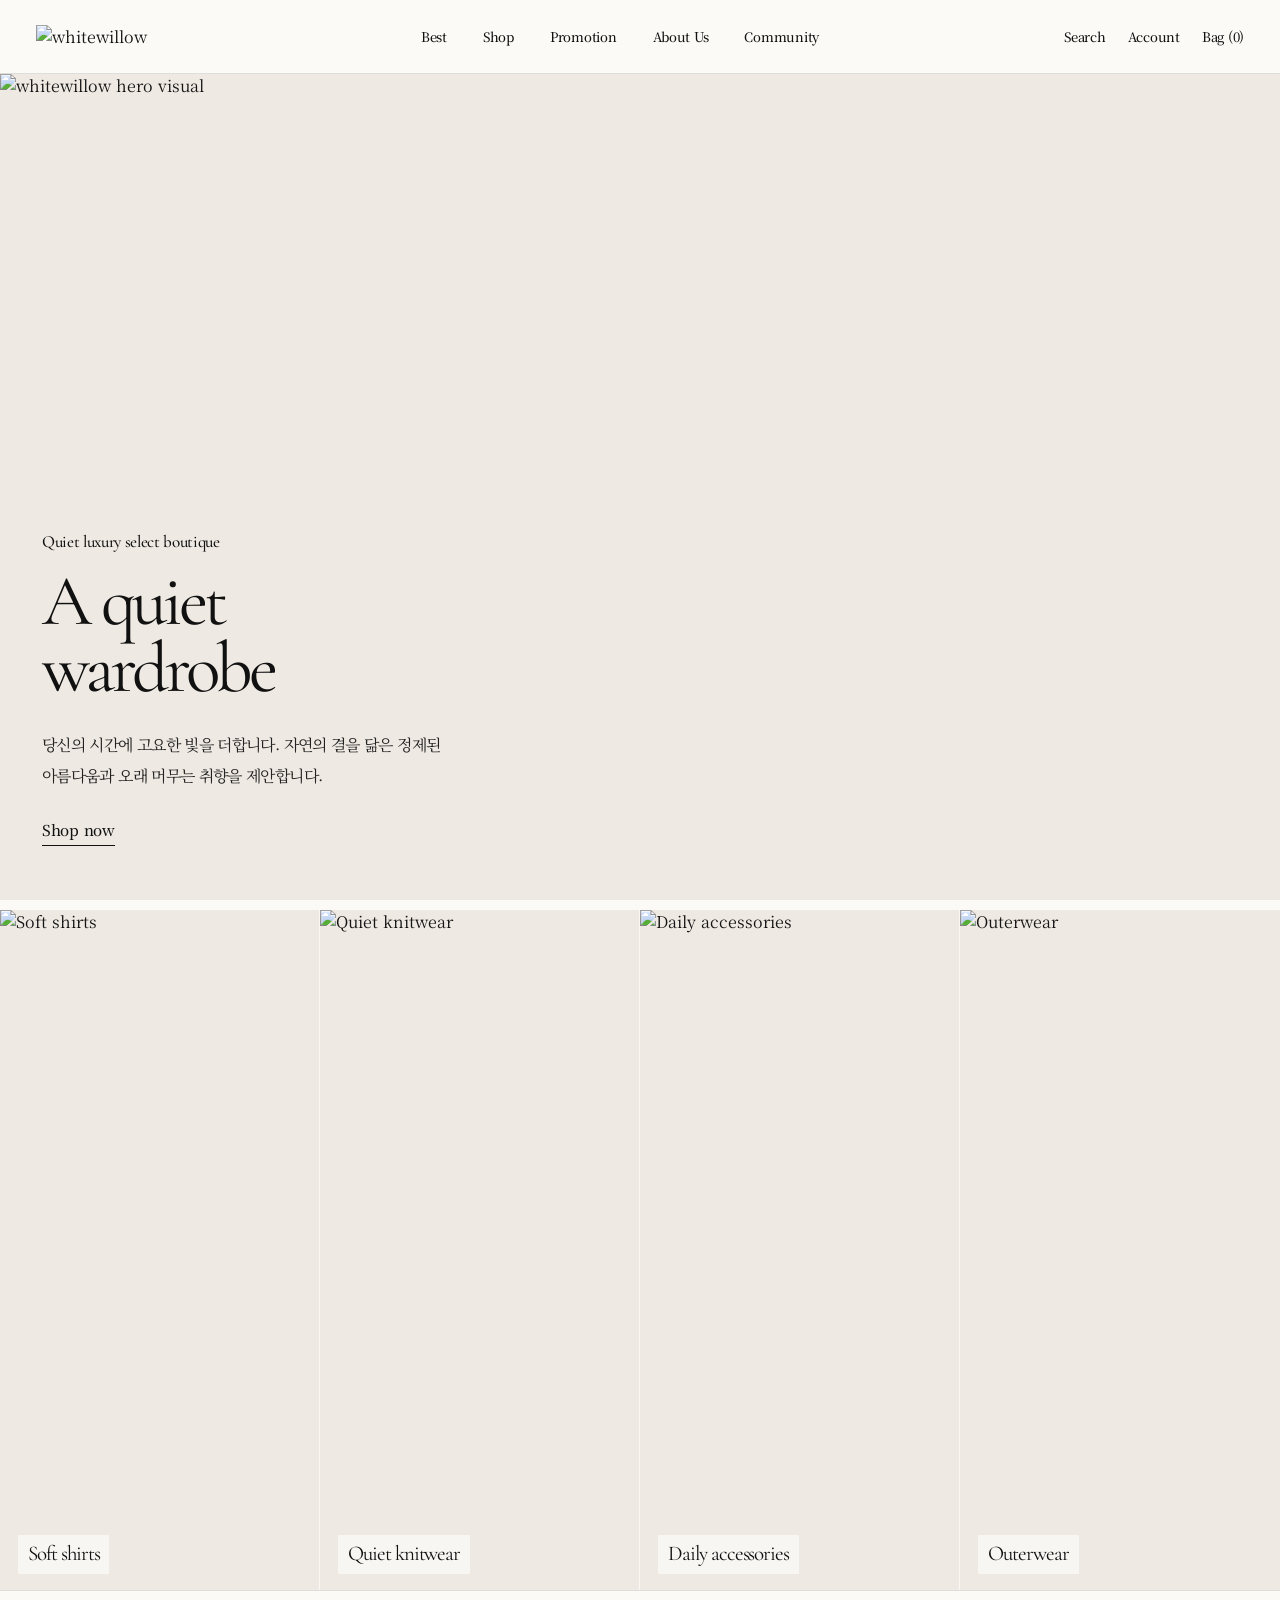
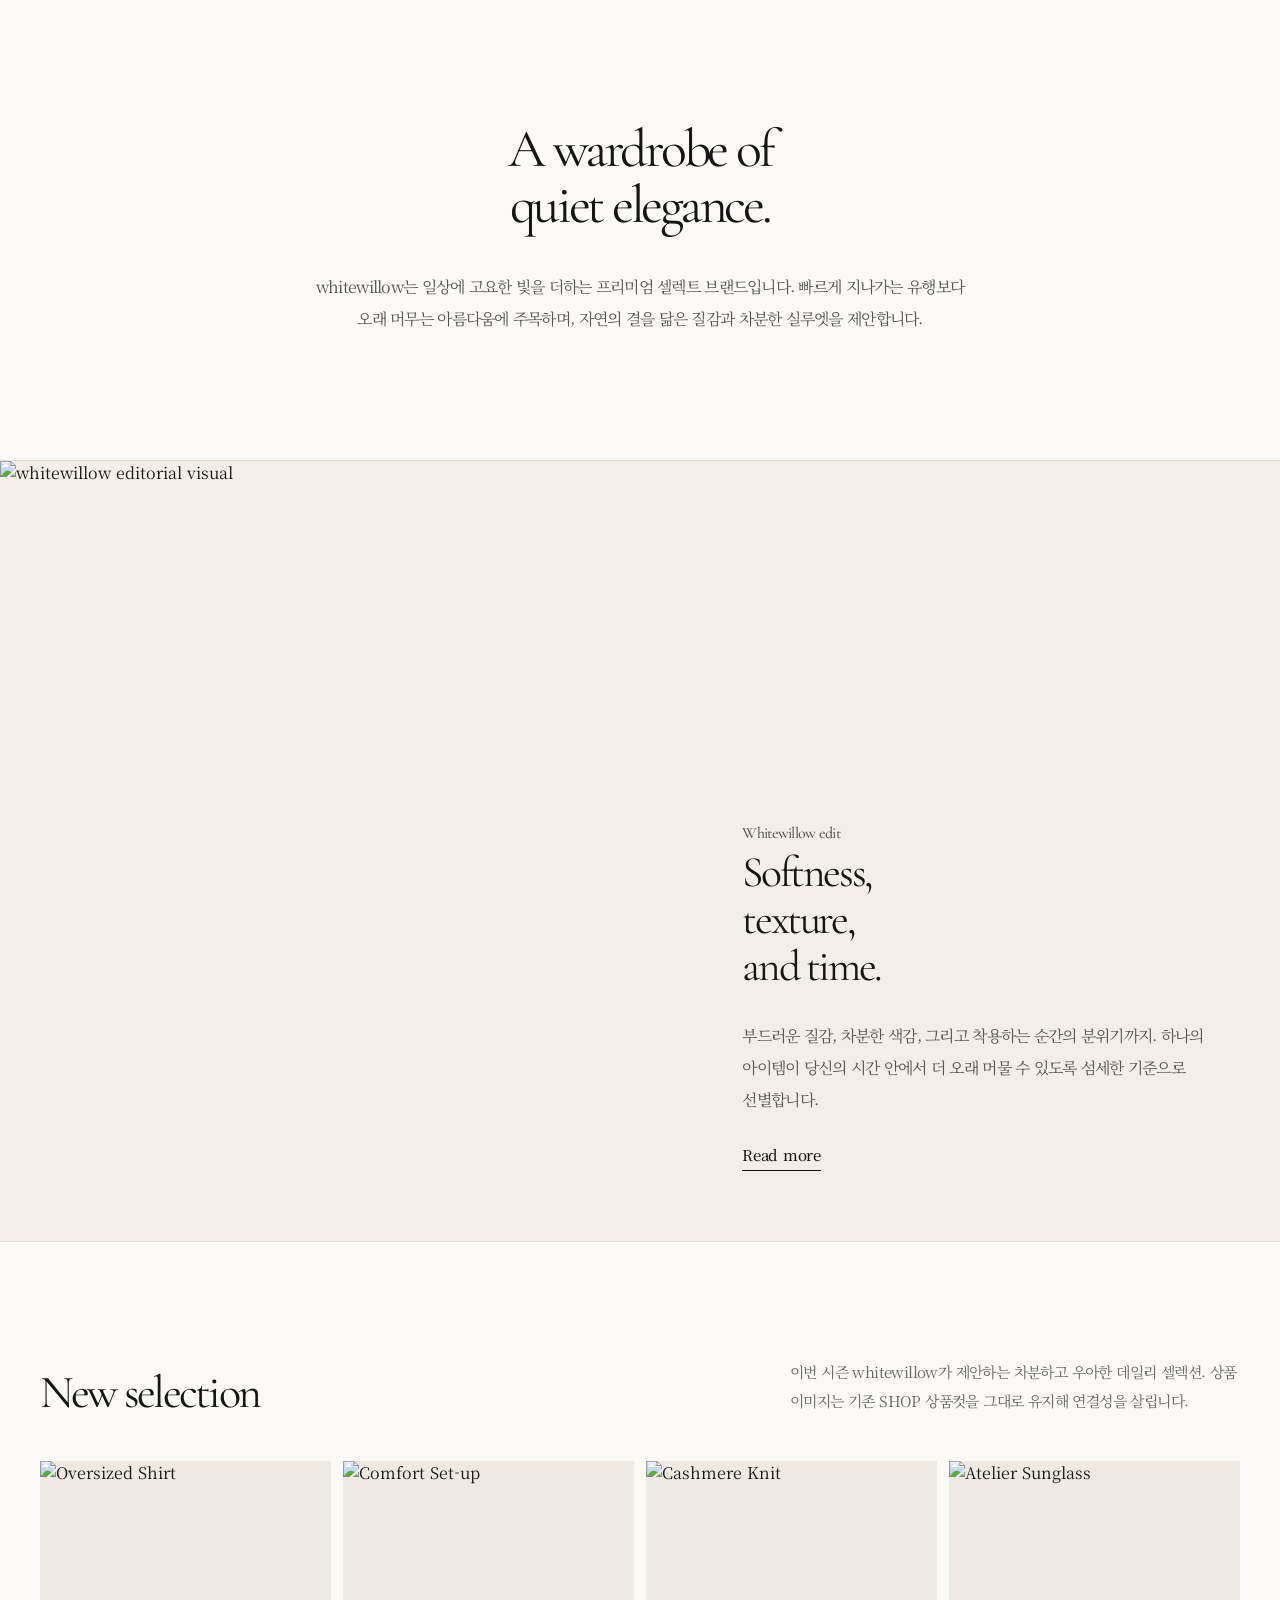
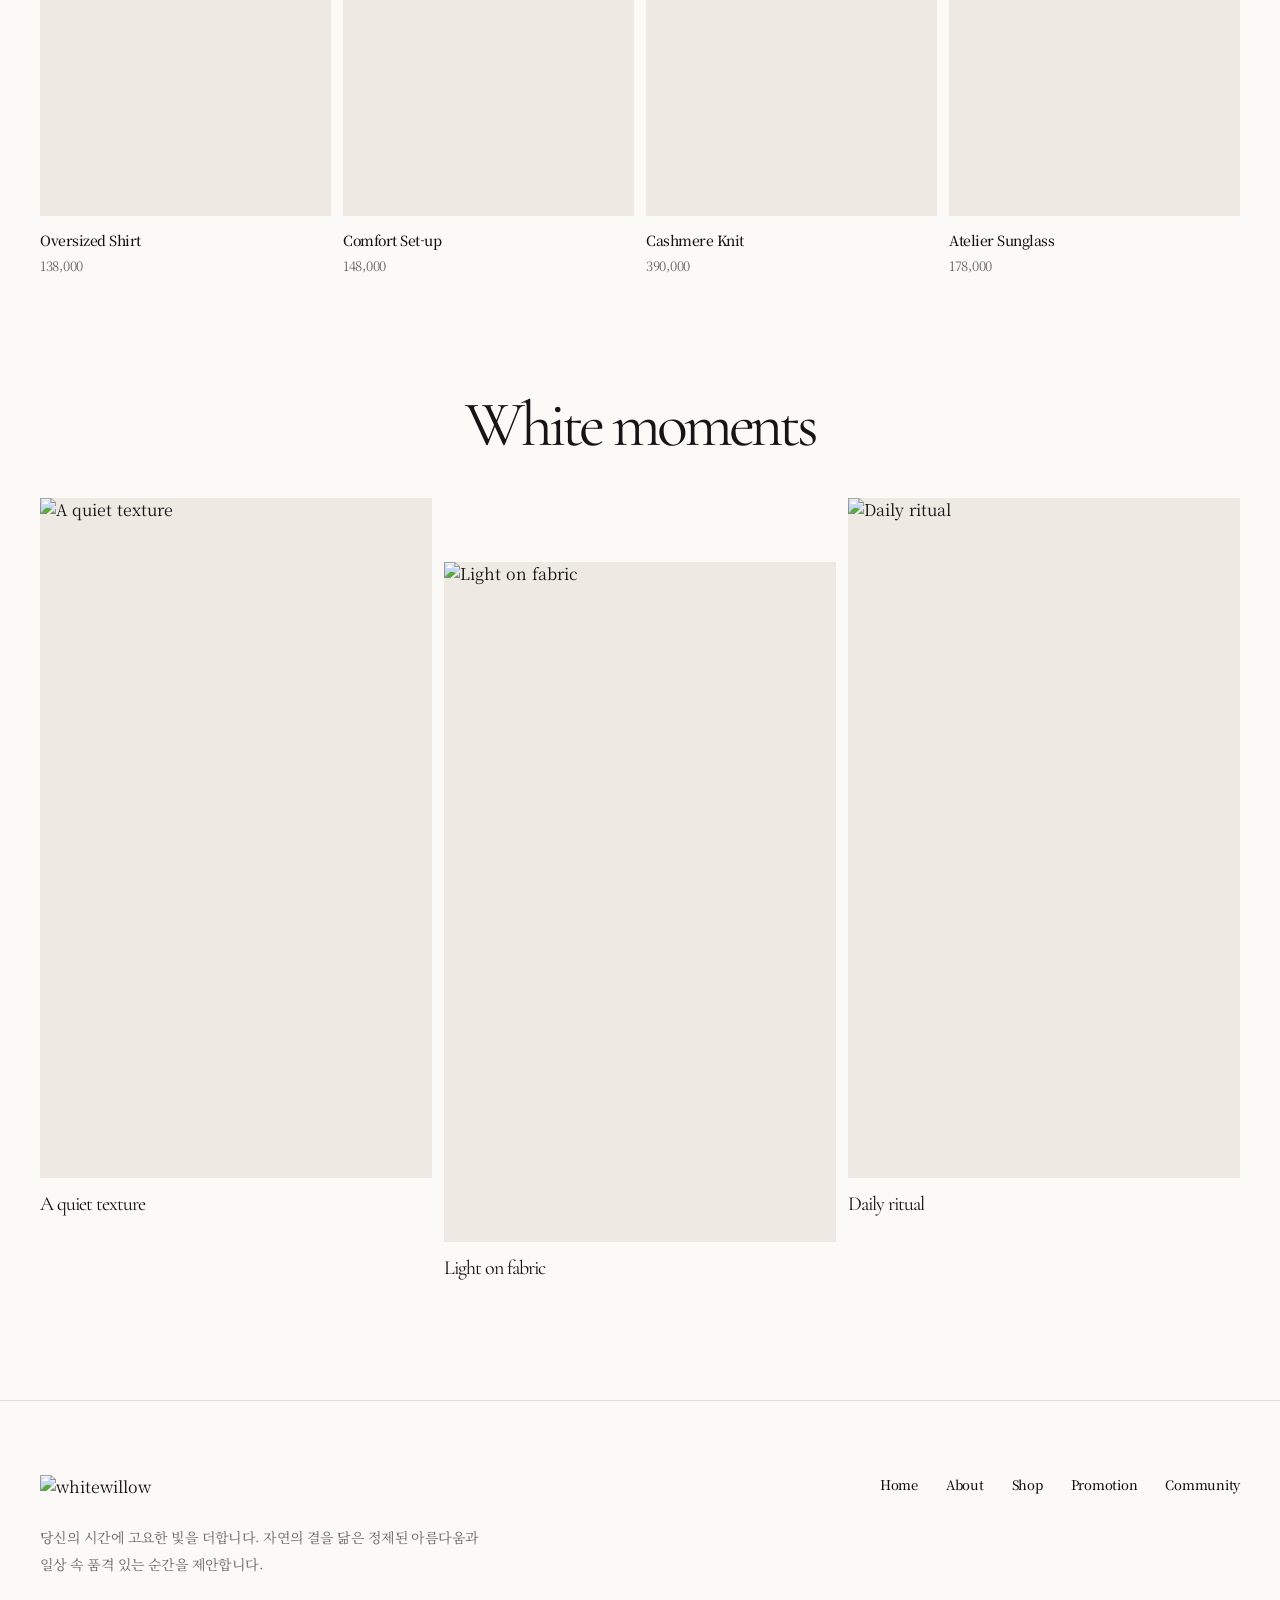
==== commit a7663f88: "Update index.html" ====
--- a/index.html
+++ b/index.html
@@ -26,16 +26,16 @@
       </div>
 
       <nav class="ww-v2-nav" aria-label="Main navigation">
-        <a href="#">Best</a>
-        <a href="#">Shop</a>
-        <a href="#">Promotion</a>
-        <a href="#">About Us</a>
-        <a href="#">Community</a>
+        <a href="./best.html">Best</a>
+        <a href="./shop.html">Shop</a>
+        <a href="./promotion.html">Promotion</a>
+        <a href="./about.html">About Us</a>
+        <a href="./qna.html">Community</a>
       </nav>
 
       <div class="ww-v2-utils">
         <a href="#">Search</a>
-        <a href="#">Account</a>
+        <a href="./login.html">Account</a>
         <a href="#">Bag (0)</a>
 
         <button class="ww-menu-btn" type="button" id="menuBtn" aria-label="Open menu">
@@ -47,11 +47,11 @@
 
     <!-- MOBILE MENU -->
     <div class="ww-mobile-menu" id="mobileMenu">
-      <a href="#">Best</a>
-      <a href="#">Shop</a>
-      <a href="#">Promotion</a>
-      <a href="#">About Us</a>
-      <a href="#">Community</a>
+      <a href="./best.html">Best</a>
+      <a href="./shop.html">Shop</a>
+      <a href="./promotion.html">Promotion</a>
+      <a href="./about.html">About Us</a>
+      <a href="./qna.html">Community</a>
     </div>
 
     <!-- HERO -->
@@ -72,28 +72,28 @@
           오래 머무는 취향을 제안합니다.
         </p>
 
-        <a href="#" class="ww-v2-hero-link">Shop now</a>
+        <a href="./shop.html" class="ww-v2-hero-link">Shop now</a>
       </div>
     </section>
 
     <!-- CATEGORY -->
     <section class="ww-v2-category" aria-label="Shop by mood">
-      <a href="#" class="ww-v2-category-card js-reveal">
+      <a href="./shop.html" class="ww-v2-category-card js-reveal">
         <img src="https://cdn.imweb.me/upload/S2023030963558ef55ba8e/b2e030452a5f9.png" alt="Soft shirts">
         <span class="ww-v2-category-name">Soft shirts</span>
       </a>
 
-      <a href="#" class="ww-v2-category-card js-reveal">
+      <a href="./shop.html" class="ww-v2-category-card js-reveal">
         <img src="https://cdn.imweb.me/upload/S2023030963558ef55ba8e/2845ef0863dfa.png" alt="Quiet knitwear">
         <span class="ww-v2-category-name">Quiet knitwear</span>
       </a>
 
-      <a href="#" class="ww-v2-category-card js-reveal">
+      <a href="./shop.html" class="ww-v2-category-card js-reveal">
         <img src="https://cdn.imweb.me/upload/S2023030963558ef55ba8e/d5629bc6ca9cd.png" alt="Daily accessories">
         <span class="ww-v2-category-name">Daily accessories</span>
       </a>
 
-      <a href="#" class="ww-v2-category-card js-reveal">
+      <a href="./shop.html" class="ww-v2-category-card js-reveal">
         <img src="https://cdn.imweb.me/upload/S2023030963558ef55ba8e/7c70e80e7f31d.png" alt="Outerwear">
         <span class="ww-v2-category-name">Outerwear</span>
       </a>
@@ -135,7 +135,7 @@
             섬세한 기준으로 선별합니다.
           </p>
 
-          <a href="#" class="ww-v2-small-link">Read more</a>
+          <a href="./about.html" class="ww-v2-small-link">Read more</a>
         </div>
       </div>
     </section>
@@ -152,7 +152,7 @@
       </div>
 
       <div class="ww-v2-product-grid">
-        <a href="#" class="ww-v2-product-card js-reveal">
+        <a href="./product-detail.html" class="ww-v2-product-card js-reveal">
           <div class="ww-v2-product-thumb">
             <img src="https://cdn.imweb.me/upload/S2023030963558ef55ba8e/1811bc44bda02.png" alt="Oversized Shirt">
           </div>
@@ -163,7 +163,7 @@
           </div>
         </a>
 
-        <a href="#" class="ww-v2-product-card js-reveal">
+        <a href="./product-detail.html" class="ww-v2-product-card js-reveal">
           <div class="ww-v2-product-thumb">
             <img src="https://cdn.imweb.me/upload/S2023030963558ef55ba8e/c5d76a68b4081.jpg" alt="Comfort Set-up">
           </div>
@@ -174,7 +174,7 @@
           </div>
         </a>
 
-        <a href="#" class="ww-v2-product-card js-reveal">
+        <a href="./product-detail.html" class="ww-v2-product-card js-reveal">
           <div class="ww-v2-product-thumb">
             <img src="https://cdn.imweb.me/upload/S2023030963558ef55ba8e/695d013c53c69.jpg" alt="Cashmere Knit">
           </div>
@@ -185,7 +185,7 @@
           </div>
         </a>
 
-        <a href="#" class="ww-v2-product-card js-reveal">
+        <a href="./product-detail.html" class="ww-v2-product-card js-reveal">
           <div class="ww-v2-product-thumb">
             <img src="https://cdn.imweb.me/upload/S2023030963558ef55ba8e/d5afdd462b1ab.jpg" alt="Atelier Sunglass">
           </div>
@@ -246,11 +246,11 @@
       </div>
 
       <nav class="ww-v2-footer-menu" aria-label="Footer navigation">
-        <a href="#">Home</a>
-        <a href="#">About</a>
-        <a href="#">Shop</a>
-        <a href="#">Promotion</a>
-        <a href="#">Community</a>
+        <a href="./index.html">Home</a>
+        <a href="./about.html">About</a>
+        <a href="./shop.html">Shop</a>
+        <a href="./promotion.html">Promotion</a>
+        <a href="./qna.html">Community</a>
       </nav>
     </footer>
 
--- a/css/style.css
+++ b/css/style.css
@@ -5,7 +5,6 @@
   --serif-ko: "Noto Serif KR", serif;
   --ww-black: #151515;
   --ww-gray: #666;
-  --ww-light-gray: #9a9a9a;
   --ww-bg: #fbfaf7;
   --ww-sub-bg: #f3efe8;
   --ww-line: rgba(20, 20, 20, 0.12);
@@ -13,6 +12,10 @@
 
 * {
   box-sizing: border-box;
+}
+
+html {
+  scroll-behavior: smooth;
 }
 
 body {
@@ -24,6 +27,10 @@
   text-rendering: optimizeLegibility;
 }
 
+body.is-menu-open {
+  overflow: hidden;
+}
+
 img {
   display: block;
   width: 100%;
@@ -35,15 +42,22 @@
   font-family: inherit;
 }
 
+button {
+  border: 0;
+  padding: 0;
+  background: none;
+  font: inherit;
+  color: inherit;
+  cursor: pointer;
+}
+
 .ww-v2 {
   width: 100%;
   overflow: hidden;
   background: var(--ww-bg);
 }
 
-/* =========================
-   HEADER
-========================= */
+/* HEADER */
 .ww-v2-header {
   width: 100%;
   height: 74px;
@@ -55,8 +69,14 @@
   align-items: center;
   position: sticky;
   top: 0;
-  z-index: 50;
+  z-index: 80;
   backdrop-filter: blur(10px);
+  transition: background 0.3s ease, box-shadow 0.3s ease;
+}
+
+.ww-v2-header.is-scrolled {
+  background: rgba(251, 250, 247, 0.98);
+  box-shadow: 0 12px 34px rgba(0, 0, 0, 0.04);
 }
 
 .ww-v2-logo img {
@@ -93,9 +113,72 @@
   align-items: center;
 }
 
-/* =========================
-   HERO
-========================= */
+.ww-menu-btn {
+  display: none;
+  width: 28px;
+  height: 18px;
+  position: relative;
+}
+
+.ww-menu-btn span {
+  display: block;
+  width: 28px;
+  height: 1px;
+  background: #111;
+  position: absolute;
+  left: 0;
+  transition: transform 0.3s ease, top 0.3s ease;
+}
+
+.ww-menu-btn span:first-child {
+  top: 4px;
+}
+
+.ww-menu-btn span:last-child {
+  top: 13px;
+}
+
+.ww-menu-btn.is-active span:first-child {
+  top: 9px;
+  transform: rotate(35deg);
+}
+
+.ww-menu-btn.is-active span:last-child {
+  top: 9px;
+  transform: rotate(-35deg);
+}
+
+/* MOBILE MENU */
+.ww-mobile-menu {
+  position: fixed;
+  inset: 74px 0 auto 0;
+  background: rgba(251, 250, 247, 0.98);
+  border-bottom: 1px solid var(--ww-line);
+  z-index: 70;
+  padding: 26px 24px 34px;
+  display: none;
+  flex-direction: column;
+  gap: 18px;
+  transform: translateY(-12px);
+  opacity: 0;
+  pointer-events: none;
+  transition: opacity 0.3s ease, transform 0.3s ease;
+}
+
+.ww-mobile-menu.is-open {
+  display: flex;
+  transform: translateY(0);
+  opacity: 1;
+  pointer-events: auto;
+}
+
+.ww-mobile-menu a {
+  font-size: 22px;
+  font-family: var(--serif-en);
+  letter-spacing: -0.04em;
+}
+
+/* HERO */
 .ww-v2-hero {
   position: relative;
   width: 100%;
@@ -141,7 +224,6 @@
 .ww-v2-hero-desc {
   margin: 26px 0 0;
   max-width: 470px;
-  font-family: var(--serif-ko);
   font-size: 16px;
   font-weight: 400;
   line-height: 1.95;
@@ -150,10 +232,10 @@
   word-break: keep-all;
 }
 
-.ww-v2-hero-link {
+.ww-v2-hero-link,
+.ww-v2-small-link {
   display: inline-flex;
   margin-top: 28px;
-  font-family: var(--serif-ko);
   font-size: 15px;
   font-weight: 500;
   letter-spacing: -0.02em;
@@ -162,13 +244,12 @@
   transition: opacity 0.25s ease;
 }
 
-.ww-v2-hero-link:hover {
+.ww-v2-hero-link:hover,
+.ww-v2-small-link:hover {
   opacity: 0.5;
 }
 
-/* =========================
-   CATEGORY GRID
-========================= */
+/* CATEGORY */
 .ww-v2-category {
   width: 100%;
   display: grid;
@@ -213,9 +294,7 @@
   backdrop-filter: blur(6px);
 }
 
-/* =========================
-   BRAND STATEMENT
-========================= */
+/* STATEMENT */
 .ww-v2-statement {
   padding: 130px 40px 125px;
   text-align: center;
@@ -235,7 +314,6 @@
 .ww-v2-statement p {
   margin: 38px auto 0;
   max-width: 660px;
-  font-family: var(--serif-ko);
   font-size: 16px;
   font-weight: 400;
   line-height: 2;
@@ -244,9 +322,7 @@
   word-break: keep-all;
 }
 
-/* =========================
-   EDITORIAL SPLIT
-========================= */
+/* EDITORIAL */
 .ww-v2-editorial {
   width: 100%;
   display: grid;
@@ -285,7 +361,6 @@
 .ww-v2-editorial-copy p {
   margin: 30px 0 0;
   max-width: 500px;
-  font-family: var(--serif-ko);
   font-size: 16px;
   line-height: 2;
   letter-spacing: -0.045em;
@@ -293,25 +368,7 @@
   word-break: keep-all;
 }
 
-.ww-v2-small-link {
-  display: inline-flex;
-  margin-top: 32px;
-  font-family: var(--serif-ko);
-  font-size: 15px;
-  font-weight: 500;
-  letter-spacing: -0.02em;
-  border-bottom: 1px solid #111;
-  padding-bottom: 5px;
-  transition: opacity 0.25s ease;
-}
-
-.ww-v2-small-link:hover {
-  opacity: 0.5;
-}
-
-/* =========================
-   SHOP PREVIEW
-========================= */
+/* SHOP PREVIEW */
 .ww-v2-shop-preview {
   padding: 115px 40px 120px;
   background: var(--ww-bg);
@@ -337,7 +394,6 @@
 .ww-v2-section-head p {
   margin: 0;
   max-width: 450px;
-  font-family: var(--serif-ko);
   font-size: 15px;
   line-height: 1.95;
   letter-spacing: -0.04em;
@@ -375,12 +431,10 @@
 
 .ww-v2-product-info {
   padding-top: 14px;
-  font-family: var(--serif-ko);
 }
 
 .ww-v2-product-name {
   margin: 0 0 6px;
-  font-family: var(--serif-ko);
   font-size: 14px;
   font-weight: 500;
   letter-spacing: -0.035em;
@@ -389,15 +443,12 @@
 
 .ww-v2-product-price {
   margin: 0;
-  font-family: var(--serif-ko);
   font-size: 13px;
   letter-spacing: -0.02em;
   color: #666;
 }
 
-/* =========================
-   LOOKBOOK
-========================= */
+/* LOOKBOOK */
 .ww-v2-lookbook {
   padding: 0 0 120px;
   background: var(--ww-bg);
@@ -429,7 +480,7 @@
   background: #eee9e2;
 }
 
-.ww-v2-lookbook-card:nth-child(2) {
+.ww-v2-lookbook-grid > div:nth-child(2) {
   margin-top: 64px;
 }
 
@@ -453,9 +504,7 @@
   color: #111;
 }
 
-/* =========================
-   FOOTER SIMPLE
-========================= */
+/* FOOTER */
 .ww-v2-footer {
   padding: 74px 40px 48px;
   border-top: 1px solid var(--ww-line);
@@ -472,7 +521,6 @@
 .ww-v2-footer p {
   margin: 26px 0 0;
   max-width: 450px;
-  font-family: var(--serif-ko);
   font-size: 14px;
   line-height: 1.9;
   letter-spacing: -0.04em;
@@ -489,16 +537,25 @@
 }
 
 .ww-v2-footer-menu a {
-  font-family: var(--serif-ko);
   font-size: 13px;
   font-weight: 500;
   letter-spacing: -0.02em;
   color: #111;
 }
 
-/* =========================
-   RESPONSIVE
-========================= */
+/* REVEAL */
+.js-reveal {
+  opacity: 0;
+  transform: translateY(18px);
+  transition: opacity 0.8s ease, transform 0.8s ease;
+}
+
+.js-reveal.is-visible {
+  opacity: 1;
+  transform: translateY(0);
+}
+
+/* RESPONSIVE */
 @media (max-width: 1024px) {
   .ww-v2-header {
     height: 68px;
@@ -514,8 +571,16 @@
     display: none;
   }
 
-  .ww-v2-utils a:not(:last-child) {
+  .ww-v2-utils a {
     display: none;
+  }
+
+  .ww-menu-btn {
+    display: block;
+  }
+
+  .ww-mobile-menu {
+    inset: 68px 0 auto 0;
   }
 
   .ww-v2-hero img {
@@ -564,7 +629,7 @@
     grid-template-columns: 1fr;
   }
 
-  .ww-v2-lookbook-card:nth-child(2) {
+  .ww-v2-lookbook-grid > div:nth-child(2) {
     margin-top: 0;
   }
 
@@ -673,3 +738,706 @@
     padding: 58px 20px 42px;
   }
 }
+
+/* =========================
+   SUB PAGE COMMON
+========================= */
+.ww-sub-main {
+  background: var(--ww-bg);
+  min-height: 100vh;
+}
+
+.ww-sub-hero {
+  padding: 128px 40px 78px;
+  border-bottom: 1px solid var(--ww-line);
+  background: var(--ww-bg);
+}
+
+.ww-sub-hero-inner {
+  display: grid;
+  grid-template-columns: 0.9fr 1.1fr;
+  gap: 48px;
+  align-items: end;
+}
+
+.ww-sub-kicker {
+  margin: 0 0 18px;
+  font-family: var(--serif-en);
+  font-size: 18px;
+  font-weight: 500;
+  letter-spacing: -0.03em;
+}
+
+.ww-sub-title {
+  margin: 0;
+  font-family: var(--serif-en);
+  font-size: clamp(42px, 5vw, 78px);
+  font-weight: 400;
+  line-height: 0.98;
+  letter-spacing: -0.065em;
+}
+
+.ww-sub-desc {
+  margin: 0;
+  max-width: 560px;
+  font-size: 16px;
+  line-height: 2;
+  letter-spacing: -0.045em;
+  color: #555;
+  word-break: keep-all;
+}
+
+.ww-section {
+  padding: 110px 40px;
+}
+
+.ww-section-light {
+  background: var(--ww-sub-bg);
+}
+
+.ww-text-link {
+  display: inline-flex;
+  margin-top: 26px;
+  border-bottom: 1px solid #111;
+  padding-bottom: 5px;
+  font-size: 15px;
+  font-weight: 500;
+  letter-spacing: -0.02em;
+}
+
+/* =========================
+   PRODUCT LIST
+========================= */
+.ww-list-head {
+  padding: 96px 40px 38px;
+  display: flex;
+  justify-content: space-between;
+  align-items: flex-end;
+  gap: 32px;
+}
+
+.ww-list-head h1 {
+  margin: 0;
+  font-family: var(--serif-en);
+  font-size: clamp(42px, 5vw, 76px);
+  font-weight: 400;
+  line-height: 0.98;
+  letter-spacing: -0.065em;
+}
+
+.ww-list-head p {
+  margin: 0;
+  max-width: 460px;
+  font-size: 15px;
+  line-height: 1.9;
+  letter-spacing: -0.04em;
+  color: #666;
+  word-break: keep-all;
+}
+
+.ww-filter-row {
+  padding: 0 40px 28px;
+  display: flex;
+  gap: 24px;
+  border-bottom: 1px solid var(--ww-line);
+}
+
+.ww-filter-row a {
+  font-size: 14px;
+  letter-spacing: -0.03em;
+  color: #777;
+}
+
+.ww-filter-row a.is-active {
+  color: #111;
+  border-bottom: 1px solid #111;
+  padding-bottom: 4px;
+}
+
+.ww-catalog-grid {
+  padding: 40px;
+  display: grid;
+  grid-template-columns: repeat(4, 1fr);
+  gap: 28px 12px;
+}
+
+.ww-catalog-card {
+  display: block;
+}
+
+.ww-catalog-thumb {
+  aspect-ratio: 1 / 1.22;
+  background: #eee9e2;
+  overflow: hidden;
+}
+
+.ww-catalog-thumb img {
+  height: 100%;
+  object-fit: cover;
+  object-position: center;
+  transition: transform 0.9s ease;
+}
+
+.ww-catalog-card:hover img {
+  transform: scale(1.025);
+}
+
+.ww-catalog-info {
+  padding-top: 14px;
+}
+
+.ww-catalog-info h3 {
+  margin: 0 0 6px;
+  font-size: 14px;
+  font-weight: 500;
+  letter-spacing: -0.035em;
+}
+
+.ww-catalog-info p {
+  margin: 0;
+  font-size: 13px;
+  color: #666;
+  letter-spacing: -0.02em;
+}
+
+/* =========================
+   ABOUT
+========================= */
+.ww-about-visual {
+  padding: 40px;
+}
+
+.ww-about-visual img {
+  height: 760px;
+  object-fit: cover;
+  object-position: center;
+}
+
+.ww-about-story {
+  display: grid;
+  grid-template-columns: 0.9fr 1.1fr;
+  gap: 70px;
+  align-items: start;
+}
+
+.ww-about-story h2 {
+  margin: 0;
+  font-family: var(--serif-en);
+  font-size: clamp(36px, 4.2vw, 68px);
+  font-weight: 400;
+  line-height: 1.02;
+  letter-spacing: -0.065em;
+}
+
+.ww-about-story p {
+  margin: 0 0 22px;
+  max-width: 680px;
+  font-size: 16px;
+  line-height: 2;
+  letter-spacing: -0.045em;
+  color: #555;
+  word-break: keep-all;
+}
+
+.ww-about-philosophy {
+  display: grid;
+  grid-template-columns: repeat(3, 1fr);
+  border-top: 1px solid var(--ww-line);
+  border-bottom: 1px solid var(--ww-line);
+}
+
+.ww-about-card {
+  padding: 58px 40px 64px;
+  border-right: 1px solid var(--ww-line);
+}
+
+.ww-about-card:last-child {
+  border-right: 0;
+}
+
+.ww-about-card span {
+  display: block;
+  margin-bottom: 34px;
+  font-family: var(--serif-en);
+  font-size: 18px;
+  color: #999;
+}
+
+.ww-about-card h3 {
+  margin: 0 0 18px;
+  font-family: var(--serif-en);
+  font-size: 32px;
+  font-weight: 400;
+  letter-spacing: -0.055em;
+}
+
+.ww-about-card p {
+  margin: 0;
+  font-size: 15px;
+  line-height: 1.9;
+  letter-spacing: -0.04em;
+  color: #666;
+  word-break: keep-all;
+}
+
+.ww-about-grid {
+  padding: 40px;
+  display: grid;
+  grid-template-columns: 1.1fr 0.9fr;
+  gap: 12px;
+}
+
+.ww-about-grid img {
+  height: 680px;
+  object-fit: cover;
+  object-position: center;
+}
+
+.ww-about-grid-right {
+  display: grid;
+  grid-template-columns: 1fr;
+  gap: 12px;
+}
+
+.ww-about-grid-right img {
+  height: 334px;
+}
+
+/* =========================
+   BOARD / COMMUNITY
+========================= */
+.ww-board-wrap {
+  padding: 40px;
+}
+
+.ww-board-tabs {
+  display: flex;
+  gap: 24px;
+  margin-bottom: 30px;
+}
+
+.ww-board-tabs a {
+  font-size: 14px;
+  color: #777;
+}
+
+.ww-board-tabs a.is-active {
+  color: #111;
+  border-bottom: 1px solid #111;
+  padding-bottom: 4px;
+}
+
+.ww-board-table {
+  width: 100%;
+  border-collapse: collapse;
+  border-top: 1px solid #111;
+}
+
+.ww-board-table th,
+.ww-board-table td {
+  padding: 20px 12px;
+  border-bottom: 1px solid var(--ww-line);
+  font-size: 14px;
+  font-weight: 400;
+  letter-spacing: -0.035em;
+  text-align: left;
+}
+
+.ww-board-table th {
+  color: #777;
+}
+
+.ww-board-table td:nth-child(1),
+.ww-board-table th:nth-child(1),
+.ww-board-table td:nth-child(4),
+.ww-board-table th:nth-child(4),
+.ww-board-table td:nth-child(5),
+.ww-board-table th:nth-child(5) {
+  width: 120px;
+  text-align: center;
+}
+
+.ww-board-bottom {
+  margin-top: 34px;
+  display: flex;
+  justify-content: space-between;
+  align-items: center;
+}
+
+.ww-board-search {
+  display: flex;
+  gap: 8px;
+}
+
+.ww-board-search input {
+  width: 240px;
+  height: 42px;
+  padding: 0 14px;
+  border: 1px solid var(--ww-line);
+  background: #fff;
+  font-family: var(--serif-ko);
+}
+
+.ww-board-btn {
+  height: 42px;
+  padding: 0 18px;
+  border: 1px solid #111;
+  background: #111;
+  color: #fff;
+  font-size: 14px;
+}
+
+/* =========================
+   LOGIN
+========================= */
+.ww-login-wrap {
+  padding: 110px 40px 130px;
+  display: flex;
+  justify-content: center;
+}
+
+.ww-login-box {
+  width: 100%;
+  max-width: 430px;
+}
+
+.ww-login-box h1 {
+  margin: 0 0 12px;
+  font-family: var(--serif-en);
+  font-size: 54px;
+  font-weight: 400;
+  line-height: 1;
+  letter-spacing: -0.065em;
+  text-align: center;
+}
+
+.ww-login-box > p {
+  margin: 0 0 34px;
+  font-size: 15px;
+  line-height: 1.8;
+  color: #666;
+  text-align: center;
+  letter-spacing: -0.04em;
+}
+
+.ww-login-form {
+  display: grid;
+  gap: 10px;
+}
+
+.ww-login-form input {
+  height: 48px;
+  padding: 0 14px;
+  border: 1px solid var(--ww-line);
+  background: #fff;
+  font-family: var(--serif-ko);
+  font-size: 14px;
+}
+
+.ww-login-form button {
+  height: 50px;
+  margin-top: 8px;
+  background: #111;
+  color: #fff;
+  font-size: 15px;
+}
+
+.ww-login-links {
+  margin-top: 20px;
+  display: flex;
+  justify-content: center;
+  gap: 18px;
+}
+
+.ww-login-links a {
+  font-size: 13px;
+  color: #666;
+}
+
+.ww-join-callout {
+  margin-top: 42px;
+  padding: 30px;
+  border: 1px solid var(--ww-line);
+  text-align: center;
+}
+
+.ww-join-callout h2 {
+  margin: 0 0 10px;
+  font-family: var(--serif-en);
+  font-size: 30px;
+  font-weight: 400;
+  letter-spacing: -0.055em;
+}
+
+.ww-join-callout p {
+  margin: 0;
+  font-size: 14px;
+  color: #666;
+  line-height: 1.8;
+}
+
+/* =========================
+   PRODUCT DETAIL
+========================= */
+.ww-detail {
+  padding: 60px 40px 120px;
+  display: grid;
+  grid-template-columns: 1.05fr 0.95fr;
+  gap: 54px;
+}
+
+.ww-detail-gallery {
+  display: grid;
+  grid-template-columns: 1fr;
+  gap: 12px;
+}
+
+.ww-detail-gallery img {
+  background: #eee9e2;
+  object-fit: cover;
+}
+
+.ww-detail-main-img {
+  aspect-ratio: 1 / 1.2;
+}
+
+.ww-detail-side-imgs {
+  display: grid;
+  grid-template-columns: repeat(2, 1fr);
+  gap: 12px;
+}
+
+.ww-detail-side-imgs img {
+  aspect-ratio: 1 / 1;
+}
+
+.ww-detail-info {
+  position: sticky;
+  top: 110px;
+  align-self: start;
+  padding-top: 30px;
+}
+
+.ww-detail-info .ww-sub-kicker {
+  margin-bottom: 16px;
+}
+
+.ww-detail-info h1 {
+  margin: 0 0 18px;
+  font-family: var(--serif-en);
+  font-size: clamp(38px, 4vw, 64px);
+  font-weight: 400;
+  line-height: 1;
+  letter-spacing: -0.065em;
+}
+
+.ww-detail-price {
+  margin: 0 0 34px;
+  font-size: 17px;
+  color: #333;
+}
+
+.ww-detail-desc {
+  margin: 0 0 36px;
+  max-width: 520px;
+  font-size: 15px;
+  line-height: 1.95;
+  color: #666;
+  letter-spacing: -0.04em;
+  word-break: keep-all;
+}
+
+.ww-detail-option {
+  border-top: 1px solid var(--ww-line);
+  border-bottom: 1px solid var(--ww-line);
+}
+
+.ww-detail-option-row {
+  display: flex;
+  justify-content: space-between;
+  padding: 18px 0;
+  border-bottom: 1px solid var(--ww-line);
+  font-size: 14px;
+}
+
+.ww-detail-option-row:last-child {
+  border-bottom: 0;
+}
+
+.ww-detail-actions {
+  display: grid;
+  grid-template-columns: 1fr 1fr;
+  gap: 10px;
+  margin-top: 28px;
+}
+
+.ww-detail-actions a {
+  height: 50px;
+  border: 1px solid #111;
+  display: flex;
+  align-items: center;
+  justify-content: center;
+  font-size: 15px;
+}
+
+.ww-detail-actions a:first-child {
+  background: #111;
+  color: #fff;
+}
+
+.ww-detail-tabs {
+  margin-top: 70px;
+  border-top: 1px solid #111;
+}
+
+.ww-detail-tab {
+  padding: 24px 0;
+  border-bottom: 1px solid var(--ww-line);
+}
+
+.ww-detail-tab h3 {
+  margin: 0 0 12px;
+  font-size: 16px;
+  font-weight: 500;
+}
+
+.ww-detail-tab p {
+  margin: 0;
+  max-width: 760px;
+  font-size: 14px;
+  line-height: 1.9;
+  color: #666;
+}
+
+/* =========================
+   SUB RESPONSIVE
+========================= */
+@media (max-width: 1024px) {
+  .ww-sub-hero-inner,
+  .ww-about-story,
+  .ww-detail {
+    grid-template-columns: 1fr;
+  }
+
+  .ww-catalog-grid {
+    grid-template-columns: repeat(2, 1fr);
+  }
+
+  .ww-about-philosophy {
+    grid-template-columns: 1fr;
+  }
+
+  .ww-about-card {
+    border-right: 0;
+    border-bottom: 1px solid var(--ww-line);
+  }
+
+  .ww-about-card:last-child {
+    border-bottom: 0;
+  }
+
+  .ww-about-grid {
+    grid-template-columns: 1fr;
+  }
+
+  .ww-detail-info {
+    position: static;
+  }
+}
+
+@media (max-width: 640px) {
+  .ww-sub-hero {
+    padding: 86px 20px 54px;
+  }
+
+  .ww-sub-hero-inner {
+    gap: 28px;
+  }
+
+  .ww-sub-title,
+  .ww-list-head h1 {
+    font-size: 42px;
+  }
+
+  .ww-sub-desc {
+    font-size: 15px;
+  }
+
+  .ww-section,
+  .ww-board-wrap,
+  .ww-detail {
+    padding-left: 20px;
+    padding-right: 20px;
+  }
+
+  .ww-list-head {
+    display: block;
+    padding: 76px 20px 32px;
+  }
+
+  .ww-list-head p {
+    margin-top: 20px;
+  }
+
+  .ww-filter-row {
+    padding: 0 20px 24px;
+    overflow-x: auto;
+    white-space: nowrap;
+  }
+
+  .ww-catalog-grid {
+    padding: 28px 20px 80px;
+    grid-template-columns: repeat(2, 1fr);
+    gap: 24px 10px;
+  }
+
+  .ww-about-visual {
+    padding: 20px;
+  }
+
+  .ww-about-visual img {
+    height: 520px;
+  }
+
+  .ww-about-grid {
+    padding: 20px;
+  }
+
+  .ww-about-grid img,
+  .ww-about-grid-right img {
+    height: 420px;
+  }
+
+  .ww-board-table th:nth-child(1),
+  .ww-board-table td:nth-child(1),
+  .ww-board-table th:nth-child(4),
+  .ww-board-table td:nth-child(4),
+  .ww-board-table th:nth-child(5),
+  .ww-board-table td:nth-child(5) {
+    display: none;
+  }
+
+  .ww-board-bottom {
+    display: block;
+  }
+
+  .ww-board-search {
+    margin-bottom: 16px;
+  }
+
+  .ww-board-search input {
+    width: 100%;
+  }
+
+  .ww-login-wrap {
+    padding: 86px 20px 110px;
+  }
+
+  .ww-detail {
+    padding-top: 30px;
+  }
+
+  .ww-detail-actions {
+    grid-template-columns: 1fr;
+  }
+}
